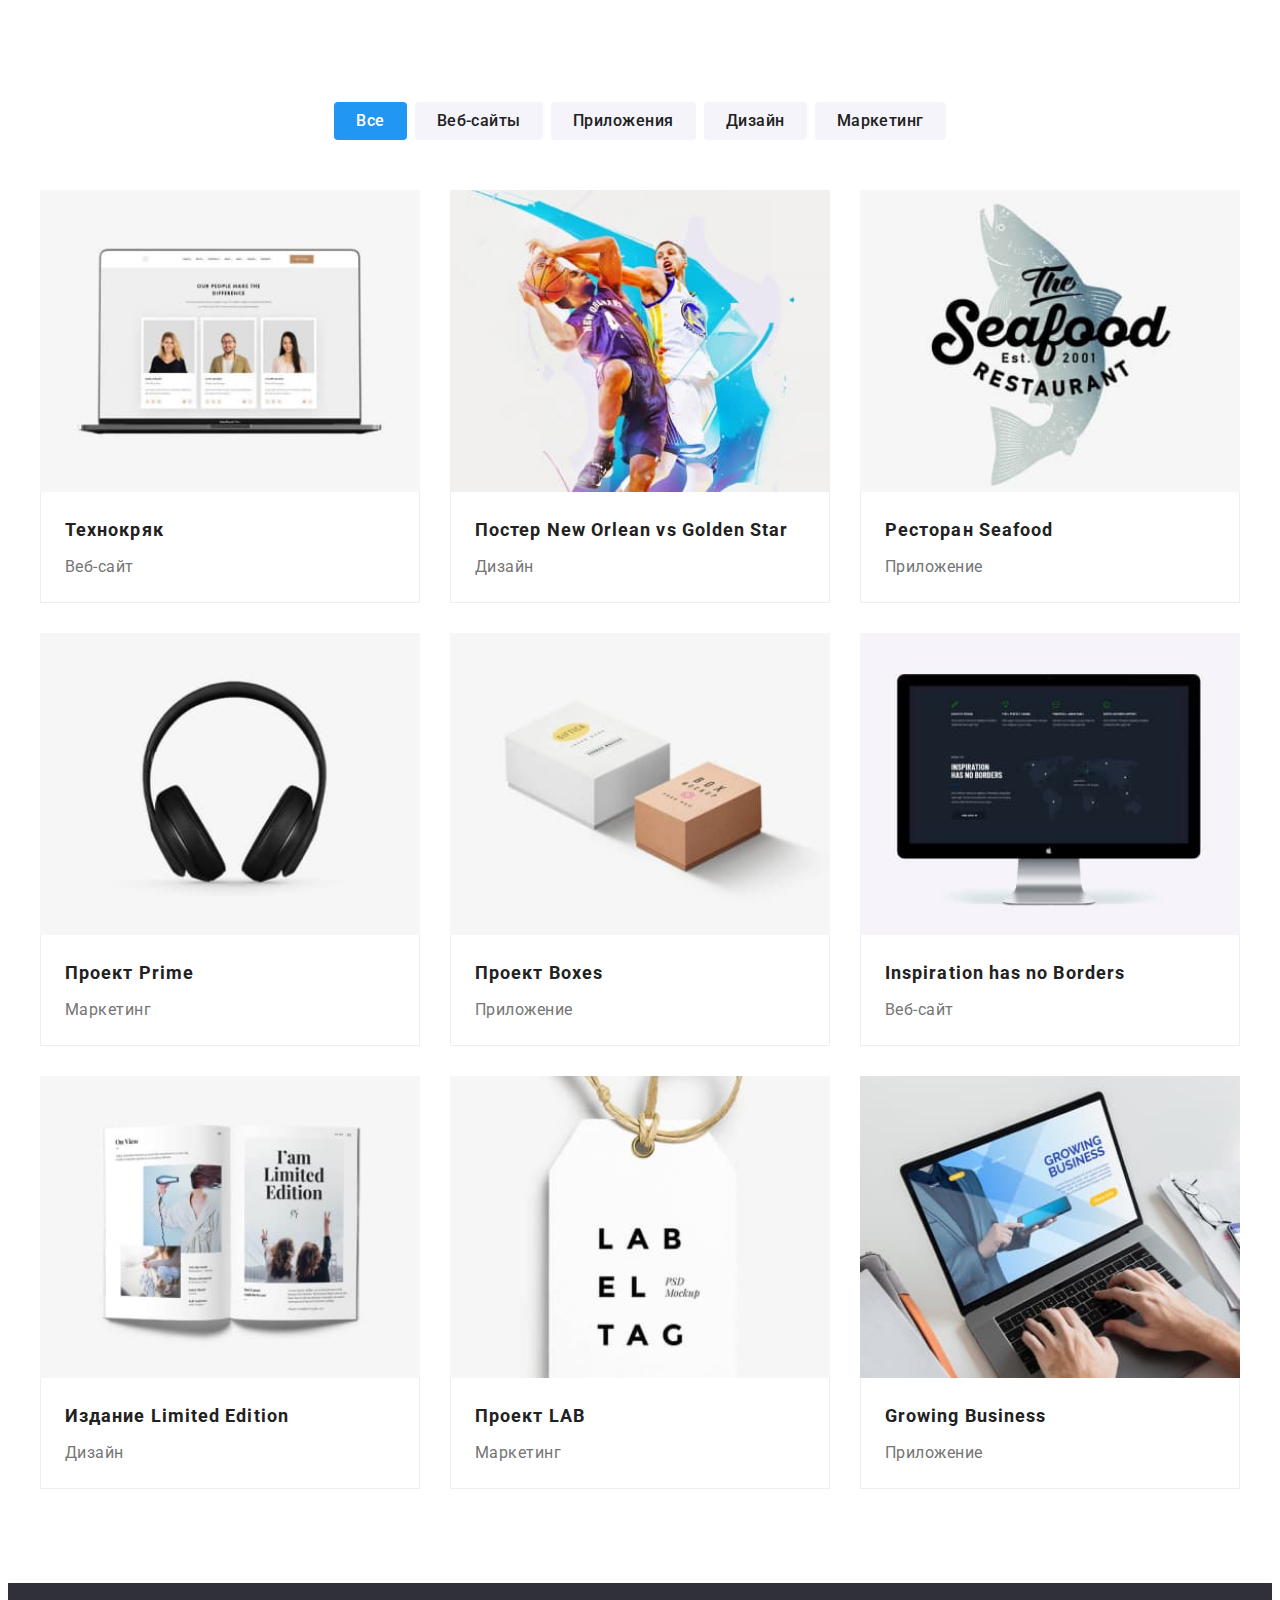
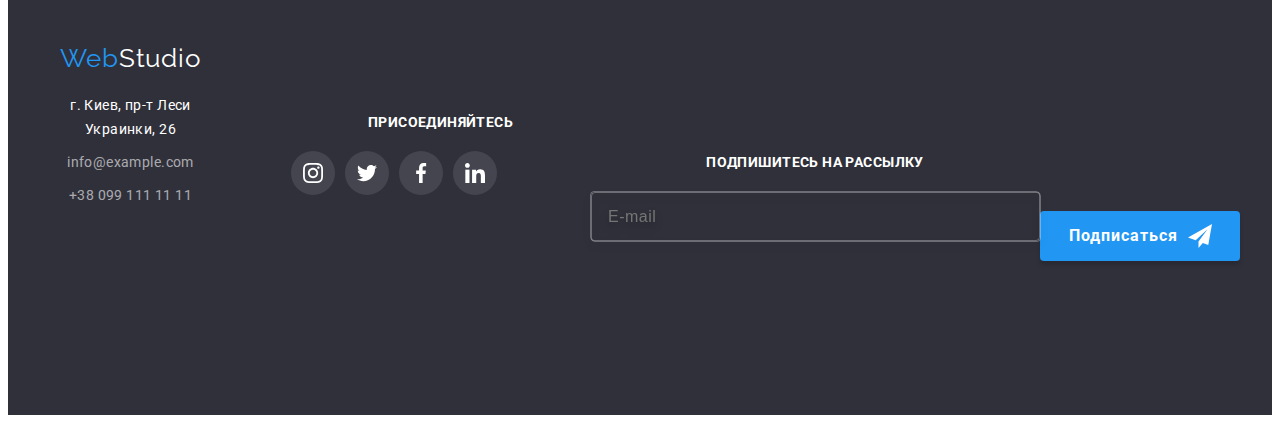
==== portfolio.html @ bc634cd7 "Початок ДЗ 8" ====
<!DOCTYPE html>
<html lang="ru">
  <head>
    <meta charset="UTF-8" />
    <meta http-equiv="X-UA-Compatible" content="IE=edge" />
    <meta name="viewport" content="width=device-width, initial-scale=1.0" />
    <link
      href="https://fonts.googleapis.com/css2?family=Raleway:wght@700&family=Roboto:wght@400;500;700;900&display=swap"
      rel="stylesheet"
    />
    <link
      rel="stylesheet"
      href="https://cdnjs.cloudflare.com/ajax/libs/modern-normalize/1.1.0/modern-normalize.min.css"
      integrity="sha512-wpPYUAdjBVSE4KJnH1VR1HeZfpl1ub8YT/NKx4PuQ5NmX2tKuGu6U/JRp5y+Y8XG2tV+wKQpNHVUX03MfMFn9Q=="
      crossorigin="anonymous"
      referrerpolicy="no-referrer"
    />
    <link rel="stylesheet" href="./css/main.min.css" />
    <title>Портфолио</title>
  </head>
  <body>
    <!---Шапка сайту-->
    <!-- <header class="header">
      <div class="container">
        <a href="/" class="logo header__logo link"
          >Web<span class="logo logo--dark">Studio</span></a
        >
        <nav class="navigation">
          <ul class="menu-list list">
            <li class="menu-list__item">
              <a class="menu-list__link link" href="./index.html">Студия</a>
            </li>
            <li class="menu-list__item">
              <a class="menu-list__link link current" href="./portfolio.html"
                >Портфолио</a
              >
            </li>
            <li class="menu-list__item">
              <a class="menu-list__link link" href="/Контакты">Контакты</a>
            </li>
          </ul>
        </nav>
        <div class="connection">
          <a class="connection__link link" href="malto:info@devstudio.com">
            <svg class="connection__icon" width="16" height="12">
              <use href="./images/symbol-defs-big.svg#icon-envelope"></use></svg
            >info@devstudio.com
          </a>
          <a class="connection__link link" href="tel:+380961111111"
            ><svg class="connection__icon" width="10" height="16">
              <use
                href="./images/symbol-defs-big.svg#icon-smartphone"
              ></use></svg
            >+38 096 111 11 11</a
          >
        </div>
      </div>
    </header> -->

    <main>
      <h1 class="visually-hidden">Наши работы</h1>
      <section class="works">
        <div class="container">
          <ul class="button-list list">
            <li class="work-button">
              <button type="button" class="button-item current">Все</button>
            </li>
            <li class="work-button">
              <button type="button" class="button-item">Веб-сайты</button>
            </li>
            <li class="work-button">
              <button type="button" class="button-item">Приложения</button>
            </li>
            <li class="work-button">
              <button type="button" class="button-item">Дизайн</button>
            </li>
            <li class="work-button">
              <button type="button" class="button-item">Маркетинг</button>
            </li>
          </ul>

          <ul class="work-list list">
            <li class="work-item">
              <a class="work-link link" href="">
                <div class="work-wrap">
                  <img
                    src="./images/img1.jpg"
                    alt="Сайт на ноутбуке"
                    width="370"
                    height="294"
                  />
                  <p class="work-text-second">
                    Ресурс предлагает комплексные предложения с разным уровнем
                    функционала и сервисов. Всё это позволит посетителю получить
                    исчерпывающие сведения о компании или частном лице.
                  </p>
                </div>
                <div class="title-text">
                  <h2 class="work-title">Технокряк</h2>
                  <p lang="en" class="work-text grow">Веб-сайт</p>
                </div>
              </a>
            </li>
            <li class="work-item">
              <a class="work-link link" href="">
                <div class="work-wrap">
                  <img
                    src="./images/img2.jpg"
                    alt="Два баскетболиста"
                    width="370"
                    height="294"
                  />
                  <p class="work-text-second">
                    Ресурс предлагает комплексные предложения с разным уровнем
                    функционала и сервисов. Всё это позволит посетителю получить
                    исчерпывающие сведения о компании или частном лице.
                  </p>
                </div>
                <div class="title-text">
                  <h2 class="work-title">
                    Постер <span lang="en">New Orlean vs Golden Star</span>
                  </h2>
                  <p class="work-text">Дизайн</p>
                </div>
              </a>
            </li>
            <li class="work-item">
              <a class="work-link link" href="">
                <div class="work-wrap">
                  <img
                    src="./images/img3.jpg"
                    alt="Название ресторана"
                    width="370"
                    height="294"
                  />
                  <p class="work-text-second">
                    Ресурс предлагает комплексные предложения с разным уровнем
                    функционала и сервисов. Всё это позволит посетителю получить
                    исчерпывающие сведения о компании или частном лице.
                  </p>
                </div>
                <div class="title-text">
                  <h2 class="work-title">
                    Ресторан <span lang="en">Seafood</span>
                  </h2>
                  <p class="work-text">Приложение</p>
                </div>
              </a>
            </li>
            <li class="work-item">
              <a class="work-link link" href="">
                <div class="work-wrap">
                  <img
                    src="./images/img4.jpg"
                    alt="Наушники"
                    width="370"
                    height="294"
                  />
                  <p class="work-text-second">
                    Ресурс предлагает комплексные предложения с разным уровнем
                    функционала и сервисов. Всё это позволит посетителю получить
                    исчерпывающие сведения о компании или частном лице.
                  </p>
                </div>
                <div class="title-text">
                  <h2 class="work-title">
                    Проект <span lang="en">Prime</span>
                  </h2>
                  <p class="work-text">Маркетинг</p>
                </div>
              </a>
            </li>
            <li class="work-item">
              <a class="work-link link" href="">
                <div class="work-wrap">
                  <img
                    src="./images/img5.jpg"
                    alt="Две коробки"
                    width="370"
                    height="294"
                  />
                  <p class="work-text-second">
                    Ресурс предлагает комплексные предложения с разным уровнем
                    функционала и сервисов. Всё это позволит посетителю получить
                    исчерпывающие сведения о компании или частном лице.
                  </p>
                </div>
                <div class="title-text">
                  <h2 class="work-title">
                    Проект <span lang="en">Boxes</span>
                  </h2>
                  <p class="work-text">Приложение</p>
                </div>
              </a>
            </li>
            <li class="work-item">
              <a class="work-link link" href="">
                <div class="work-wrap">
                  <img
                    src="./images/img6.jpg"
                    alt="Сайт на мониторе"
                    width="370"
                    height="294"
                  />
                  <p class="work-text-second">
                    Ресурс предлагает комплексные предложения с разным уровнем
                    функционала и сервисов. Всё это позволит посетителю получить
                    исчерпывающие сведения о компании или частном лице.
                  </p>
                </div>
                <div class="title-text">
                  <h2 lang="en" class="work-title">
                    Inspiration has no Borders
                  </h2>
                  <p class="work-text">Веб-сайт</p>
                </div>
              </a>
            </li>
            <li class="work-item">
              <a class="work-link link" href="">
                <div class="work-wrap">
                  <img
                    src="./images/img7.jpg"
                    alt="Книга"
                    width="370"
                    height="294"
                  />
                  <p class="work-text-second">
                    Ресурс предлагает комплексные предложения с разным уровнем
                    функционала и сервисов. Всё это позволит посетителю получить
                    исчерпывающие сведения о компании или частном лице.
                  </p>
                </div>
                <div class="title-text">
                  <h2 class="work-title">
                    Издание <span lang="en">Limited Edition</span>
                  </h2>
                  <p class="work-text">Дизайн</p>
                </div>
              </a>
            </li>
            <li class="work-item">
              <a class="work-link link" href="">
                <div class="work-wrap">
                  <img
                    src="./images/img8.jpg"
                    alt="Лейбл"
                    width="370"
                    height="294"
                  />
                  <p class="work-text-second">
                    Ресурс предлагает комплексные предложения с разным уровнем
                    функционала и сервисов. Всё это позволит посетителю получить
                    исчерпывающие сведения о компании или частном лице.
                  </p>
                </div>
                <div class="title-text">
                  <h2 class="work-title">Проект <span lang="en">LAB</span></h2>
                  <p class="work-text">Маркетинг</p>
                </div>
              </a>
            </li>
            <li class="work-item">
              <a class="work-link link" href="">
                <div class="work-wrap">
                  <img
                    src="./images/img9.jpg"
                    alt="Приложение на ноутбуке"
                    width="370"
                    height="294"
                  />
                  <p class="work-text-second">
                    Ресурс предлагает комплексные предложения с разным уровнем
                    функционала и сервисов. Всё это позволит посетителю получить
                    исчерпывающие сведения о компании или частном лице.
                  </p>
                </div>
                <div class="title-text">
                  <h2 lang="en" class="work-title">Growing Business</h2>
                  <p class="work-text">Приложение</p>
                </div>
              </a>
            </li>
          </ul>
        </div>
      </section>
    </main>

    <!--Подвал-->
    <footer class="footer-content">
      <div class="container">
        <div class="footer-address-tab">
          <div class="footer-address">
            <a href="/" class="logo logo__footer link"
              >Web<span class="logo__footer logo--light">Studio</span></a
            >
            <address>
              <ul class="address-list list">
                <li class="contact-address">
                  <a
                    class="address link"
                    href="https://goo.gl/maps/pw15rnCZKa5F1fGf9"
                    target="_blank"
                    rel="noopener noreferrer nofollow"
                    >г. Киев, пр-т Леси Украинки, 26</a
                  >
                </li>
                <li class="contact-address">
                  <a class="address-footer link" href="malto:info@example.com"
                    >info@example.com</a
                  >
                </li>
                <li class="contact-address">
                  <a class="address-footer link" href="tel:+380991111111"
                    >+38 099 111 11 11</a
                  >
                </li>
              </ul>
            </address>
          </div>
          <div class="soc-sending">
            <div class="social-media">
              <h2 class="social-media-title">Присоединяйтесь</h2>
              <ul class="social-media-list list">
                <li class="social-media-item">
                  <a href="" class="social-media-link">
                    <svg class="social-media-icon" width="20" height="20">
                      <use
                        href="./images/symbol-defs-big.svg#icon-instagram"
                      ></use>
                    </svg>
                  </a>
                </li>
                <li class="social-media-item">
                  <a href="" class="social-media-link">
                    <svg class="social-media-icon" width="20" height="20">
                      <use
                        href="./images/symbol-defs-big.svg#icon-twitter"
                      ></use>
                    </svg>
                  </a>
                </li>
                <li class="social-media-item">
                  <a href="" class="social-media-link">
                    <svg class="social-media-icon" width="20" height="20">
                      <use
                        href="./images/symbol-defs-big.svg#icon-facebook"
                      ></use>
                    </svg>
                  </a>
                </li>
                <li class="social-media-item">
                  <a href="" class="social-media-link">
                    <svg class="social-media-icon" width="20" height="20">
                      <use
                        href="./images/symbol-defs-big.svg#icon-linkedin"
                      ></use>
                    </svg>
                  </a>
                </li>
              </ul>
            </div>
          </div>
        </div>
        <div class="sending">
          <div class="sending-mail">
            <h2 class="sending-title">Подпишитесь на рассылку</h2>
            <form class="form-mail">
              <input name="email" placeholder="E-mail" class="input-mail" />
            </form>
          </div>
          <button type="submit" class="sending-btn">
            Подписаться
            <svg class="iconsend" width="24" height="24">
              <use href="./images/symbol-defs-big.svg#icon-iconsend"></use>
            </svg>
          </button>
        </div>
      </div>
    </footer>
  </body>
</html>
---- css/main.min.css ----
:root{--title-color: #212121;--first-color: #757575;--second-color: #ffffff;--accent-color: #2196f3;--main-background-color: #f5f4fa;--main-padding: 94px;--main-margin: 30px}body{font-family:"Roboto","Raleway",sans-serif;color:var(--title-color)}p,h1,h2,h3,h4,h5,h6{margin:0}ul{padding-left:0;margin:0}img{display:block;width:100%;height:auto}.link{text-decoration:none}.list{list-style:none}.visually-hidden{position:absolute;white-space:nowrap;width:1px;height:1px;overflow:hidden;border:0;padding:0;clip:rect(0 0 0 0);clip-path:inset(50%);margin:-1px}.container{width:100%;padding-left:15px;padding-right:15px;margin:0 auto}@media screen and (min-width: 480px){.container{max-width:480px}}@media screen and (min-width: 768px){.container{max-width:768px}}@media screen and (min-width: 1200px){.container{max-width:1200px}}.logo{font-family:"Raleway",Tahoma,sans-serif;font-size:26px;line-height:1.19;letter-spacing:.03em;color:var(--accent-color);display:block}.header__logo{margin-right:93px;padding-top:24px;padding-bottom:25px}.logo--dark{color:#000}.header{border-bottom:1px solid #ececec}.header .container{display:flex;align-items:center}.menu-list{display:flex}.menu-list__link{font-weight:500;font-size:14px;line-height:1.14;letter-spacing:.02em;color:var(--title-color);padding-top:32px;padding-bottom:32px;position:relative;transition:color 250ms cubic-bezier(0.4, 0, 0.2, 1)}.menu-list__link:hover,.menu-list__link:focus{color:var(--accent-color)}.menu-list__link.current{color:var(--accent-color)}.link.current::after{content:"";display:block;position:absolute;width:100%;height:4px;bottom:0;background:var(--accent-color);border-radius:2px}.menu-list__item:not(:last-child){margin-right:50px}.connection{display:flex;margin-left:auto}.connection__link{display:flex;align-items:center;font-weight:500;font-size:14px;line-height:1.14;letter-spacing:.02em;color:var(--first-color);padding-top:32px;padding-bottom:32px;transition:color 250ms cubic-bezier(0.4, 0, 0.2, 1)}.connection__link:hover,.connection__link:focus{color:var(--accent-color)}.connection__link:not(:last-child){margin-right:50px}.connection__icon{fill:currentColor;margin-right:10px}.hero{background-color:#2f303a;padding-top:118px;padding-bottom:118px}.hero__title{width:100%;margin:0 auto;font-weight:900;font-size:26px;line-height:1.62;text-align:center;letter-spacing:.06em;text-transform:uppercase;color:var(--second-color);margin-bottom:var(--main-margin)}.hero__btn{font-family:inherit;font-weight:700;font-size:16px;line-height:1.88;letter-spacing:.06em;color:var(--second-color);background-color:var(--accent-color);border-radius:4px;border:none;cursor:pointer;margin:0 auto;display:block;padding:10px 32px;transition:color 250ms cubic-bezier(0.4, 0, 0.2, 1)}.hero__btn:hover,.hero__btn:focus{background-color:#188ce8}.feature{padding-top:60px;padding-bottom:60px}@media screen and (min-width: 1200px){.feature{padding-top:var(--main-padding);padding-bottom:var(--main-padding)}}.feature__bg{width:100%;height:120px;background:#f5f4fa;border-radius:4px;margin-bottom:var(--main-margin);padding:25px}.feature__icon{display:block;margin:0 auto}.feature__title{font-size:14px;line-height:1.14;letter-spacing:.03em;text-transform:uppercase;text-align:center;color:var(--title-color);margin-bottom:10px}@media screen and (min-width: 768px){.feature__title{text-align:left}}.feature__text{font-size:14px;line-height:1.71;letter-spacing:.03em;color:var(--first-color)}.feature__list{margin-bottom:-30px}@media screen and (min-width: 768px){.feature__list{display:flex;flex-wrap:wrap;margin-left:-30px}}.feature__item{margin-bottom:var(--main-margin)}@media screen and (min-width: 768px){.feature__item{width:calc(50% - 30px);margin-left:var(--main-margin);margin-bottom:var(--main-margin)}}@media screen and (min-width: 1200px){.feature__item{width:calc(25% - 30px)}}.about{padding-bottom:var(--main-padding)}@media screen and (max-width: 1199px){.about{display:none}}.about-list{display:flex;margin-left:-30px}.about-item{flex-basis:calc(33.3333333333% - 30px);margin-left:var(--main-margin);position:relative}.applications{position:absolute;bottom:0;width:100%;height:70px;background-color:rgba(47,48,58,.8);font-weight:700;font-size:14px;line-height:1.14;text-align:center;text-transform:uppercase;letter-spacing:.03em;color:var(--second-color);padding:27px 0px}.about-title{font-size:36px;line-height:1.17;letter-spacing:.03em;text-align:center;color:var(--title-color);margin-bottom:50px}.team-title{font-size:28px;line-height:1.18;text-align:center;letter-spacing:.03em;color:var(--title-color);margin-bottom:var(--main-margin)}.team{background-color:var(--main-background-color);padding-top:60px;padding-bottom:60px}@media screen and (min-width: 1200px){.team{padding-top:var(--main-padding);padding-bottom:var(--main-padding)}}.team-list{margin-bottom:-30px}@media screen and (min-width: 768px){.team-list{display:flex;flex-wrap:wrap;margin-left:-30px}}.team-item{margin-bottom:var(--main-margin);background:#fff;box-shadow:0px 1px 3px rgba(0,0,0,.12),0px 1px 1px rgba(0,0,0,.14),0px 2px 1px rgba(0,0,0,.2);border-radius:0px 0px 4px 4px}@media screen and (min-width: 768px){.team-item{width:calc(50% - 30px);margin-left:var(--main-margin);margin-bottom:var(--main-margin)}}@media screen and (min-width: 1200px){.team-item{width:calc(25% - 30px)}}.team-name{font-weight:500;font-size:16px;line-height:1.19;text-align:center;letter-spacing:.03em;color:var(--title-color);margin-bottom:10px;padding-top:30px}.team-position{font-size:16px;line-height:1.19;text-align:center;letter-spacing:.03em;color:var(--first-color);margin-bottom:16px}.team-soc-list{display:flex;justify-content:center;padding-bottom:24px}.team-soc-item:not(:last-child){margin-right:10px}.team-soc-link{width:44px;height:44px;background-color:var(--second-color);border-radius:50%;display:flex;justify-content:center;align-items:center;color:#afb1b8;transition:color 250ms cubic-bezier(0.4, 0, 0.2, 1),background-color 250ms cubic-bezier(0.4, 0, 0.2, 1)}.team-soc-link:hover,.team-soc-link:focus{background-color:var(--accent-color);color:var(--second-color)}.team-soc-icon{fill:currentColor}.clients{padding-top:60px;padding-bottom:60px}@media screen and (min-width: 1200px){.clients{padding-top:var(--main-padding);padding-bottom:var(--main-padding)}}.clients-title{font-style:normal;font-size:28px;line-height:1.18;text-align:center;letter-spacing:.03em;color:var(--title-color);margin-bottom:var(--main-margin)}.clients-list{display:flex;flex-wrap:wrap;margin-left:-30px;margin-bottom:-30px}.clients-item{width:calc(50% - 30px);margin-left:var(--main-margin);margin-bottom:var(--main-margin)}@media screen and (min-width: 768px){.clients-item{width:calc(33.3333333333% - 30px)}}@media screen and (min-width: 1200px){.clients-item{width:calc(16.6666666667% - 30px)}}.clients-link{display:flex;justify-content:center;align-items:center;width:100%;height:92px;border:1px solid #afb1b8;border-radius:4px;color:#afb1b8;padding:16px 32px;transition:color 250ms cubic-bezier(0.4, 0, 0.2, 1),border 250ms cubic-bezier(0.4, 0, 0.2, 1)}.clients-link:hover,.clients-link:focus{border:1px solid var(--accent-color);color:var(--accent-color)}.clients-icon{fill:currentColor}.footer-content{padding-top:60px;padding-bottom:60px;background-color:#2f303a}@media screen and (min-width: 768px){.footer-address-tab{display:flex;justify-content:space-around}}@media screen and (min-width: 1200px){.footer-content .container{display:flex}}.footer-address{text-align:center}@media screen and (min-width: 1200px){.footer-address{margin-right:70px}}.logo__footer{margin-bottom:20px}.logo--light{color:var(--second-color)}@media screen and (min-width: 1200px){.logo--light{margin-bottom:93px}}.address-list{margin-bottom:60px}@media screen and (min-width: 1200px){.address-list{margin-top:20px}}.address{font-style:normal;font-size:14px;line-height:1.71;letter-spacing:.03em;color:var(--second-color);transition:color 250ms cubic-bezier(0.4, 0, 0.2, 1)}.address:hover,.address:focus{color:var(--accent-color)}.address-footer{font-style:normal;font-size:14px;line-height:1.71;letter-spacing:.03em;color:rgba(255,255,255,.6);transition:color 250ms cubic-bezier(0.4, 0, 0.2, 1)}.address-footer:hover,.address-footer:focus{color:var(--accent-color)}@media screen and (min-width: 1200px){.contact-address:not(:last-child){margin-bottom:9px}}@media screen and (min-width: 1200px){.social-media{padding-top:72px;padding-bottom:100px}}.social-media-title{font-size:14px;line-height:1.14;letter-spacing:.03em;text-transform:uppercase;text-align:center;color:var(--second-color);margin-bottom:20px}.social-media-list{display:flex;justify-content:center;margin-bottom:60px}@media screen and (min-width: 1200px){.social-media-list{margin-right:93px}}.social-media-item:not(:last-child){margin-right:10px}.social-media-link{display:flex;justify-content:center;align-items:center;width:44px;height:44px;background-color:rgba(255,255,255,.1);color:var(--second-color);border-radius:50%;transition:background-color 250ms cubic-bezier(0.4, 0, 0.2, 1)}.social-media-link:hover,.social-media-link:focus{background-color:var(--accent-color)}.social-media-icon{fill:currentColor}@media screen and (min-width: 1200px){.soc-sending{display:flex;align-items:center}}@media screen and (min-width: 1200px){.sending{display:flex;align-items:flex-end;padding-top:72px;padding-bottom:var(--main-padding)}}.sending-title{font-size:14px;line-height:1.14;letter-spacing:.03em;text-transform:uppercase;text-align:center;color:var(--second-color);margin-bottom:20px}.form-mail{width:100%;height:50px;border:1px solid rgba(255,255,255,.3);box-sizing:border-box;filter:drop-shadow(0px 4px 4px rgba(0, 0, 0, 0.15));border-radius:4px;margin-right:12px;margin-bottom:20px}@media screen and (min-width: 768px){.form-mail{display:block;margin:0 auto;width:450px;height:50px;margin-bottom:20px}}.input-mail{width:100%;height:50px;background-color:rgba(0,0,0,0);font-size:16px;line-height:1.25;letter-spacing:.03em;border:1px solid rgba(255,255,255,.3);box-sizing:border-box;filter:drop-shadow(0px 4px 4px rgba(0, 0, 0, 0.15));border-radius:4px;padding:15px 0 15px 16px;outline:none;transition:border-color 250ms cubic-bezier(0.4, 0, 0.2, 1)}.input-mail:focus{border-color:var(--accent-color);color:rgba(255,255,255,.3)}@media screen and (min-width: 768px){.input-mail{width:450px;height:50px}}.sending-btn{width:200px;height:50px;padding:10px 0 10px 29px;margin:0 auto;font-family:inherit;font-weight:700;font-size:16px;line-height:1.88;display:flex;align-items:center;text-align:center;letter-spacing:.06em;background-color:var(--accent-color);color:var(--second-color);box-shadow:0px 4px 4px rgba(0,0,0,.15);border-radius:4px;border:rgba(0,0,0,0);transition:background-color 250ms cubic-bezier(0.4, 0, 0.2, 1);cursor:pointer}.sending-btn:hover,.sending-btn:focus{background-color:#188ce8}.iconsend{fill:currentColor;margin-left:10px}.works{padding-top:60px;padding-bottom:60px}@media screen and (min-width: 1200px){.works{padding-top:var(--main-padding);padding-bottom:var(--main-padding)}}.button-list{display:flex;flex-wrap:wrap;margin-bottom:-15px;margin-left:-8px}@media screen and (min-width: 768px){.button-list{justify-content:center}}.work-button{margin-bottom:15px;margin-left:8px}.button-item{font-family:inherit;font-weight:500;font-size:16px;line-height:1.62;letter-spacing:.03em;color:var(--title-color);background-color:var(--main-background-color);cursor:pointer;border-radius:4px;border:rgba(0,0,0,0);padding:6px 22px;transition:color 250ms cubic-bezier(0.4, 0, 0.2, 1),background-color 250ms cubic-bezier(0.4, 0, 0.2, 1)}.button-item:hover,.button-item:focus{color:var(--second-color);background-color:var(--accent-color);box-shadow:0px 3px 1px rgba(0,0,0,.1),0px 1px 2px rgba(0,0,0,.08),0px 2px 2px rgba(0,0,0,.12)}.button-list .button-item.current{color:var(--second-color);background-color:var(--accent-color)}.work-list{margin-top:40px;margin-left:-30px;margin-bottom:-30px}@media screen and (min-width: 768px)and (max-width: 1199px){.work-list{display:flex;flex-wrap:wrap;margin-top:30px}}@media screen and (min-width: 1200px){.work-list{display:flex;flex-wrap:wrap;margin-top:50px}}.work-item{margin-left:30px;margin-bottom:30px}@media screen and (min-width: 768px){.work-item{width:calc(50% - 30px)}}@media screen and (min-width: 1200px){.work-item{width:calc(33.3333333333% - 30px)}}.work-link:hover{display:block;box-shadow:0px 1px 1px rgba(0,0,0,.12),0px 4px 4px rgba(0,0,0,.06),1px 4px 6px rgba(0,0,0,.16)}.title-text{padding:20px 24px;background:#fff;border-left:1px solid #eee;border-right:1px solid #eee;border-bottom:1px solid #eee}.work-title{font-size:18px;line-height:2;letter-spacing:.06em;color:var(--title-color);margin-bottom:4px}@media screen and (min-width: 768px)and (max-width: 1199px){.grow{padding-bottom:36px}}.work-text{font-size:16px;line-height:1.88;letter-spacing:.03em;color:var(--first-color)}.work-wrap{position:relative;overflow:hidden}.work-text-second{position:absolute;bottom:0;transform:translateY(100%);transition:transform 250ms cubic-bezier(0.4, 0, 0.2, 1);background-color:rgba(33,150,243,.9);font-size:18px;line-height:1.56;letter-spacing:.03em;color:var(--second-color);height:100%;padding:24px;overflow-y:scroll}@media screen and (min-width: 480px){.work-text-second{padding:77px 24px 0 24px}}@media screen and (min-width: 768px){.work-text-second{padding:49px 24px 77px 24px}}@media screen and (min-width: 1200px){.work-text-second{padding:63px 24px}}.work-item:hover .work-text-second{transform:translateY(0%)}.backdrop{position:fixed;top:0px;left:0px;width:100%;height:100%;background-color:rgba(0,0,0,.2);transition:visibility 250ms cubic-bezier(0.4, 0, 0.2, 1),opacity 250ms cubic-bezier(0.4, 0, 0.2, 1)}.modal{position:absolute;width:528px;min-height:581px;background-color:var(--second-color);box-shadow:0px 1px 3px rgba(0,0,0,.12),0px 1px 1px rgba(0,0,0,.14),0px 2px 1px rgba(0,0,0,.2);border-radius:4px;top:50%;left:50%;transition:transform 250ms cubic-bezier(0.4, 0, 0.2, 1);transform:translate(-50%, -50%) scale(1);padding:40px}.backdrop.is-hidden .modal{transform:scale(0.5)}.modal-close-btn{position:absolute;top:8px;right:8px;width:30px;height:30px;border-radius:50%;border:1px solid rgba(0,0,0,.1);background-color:rgba(0,0,0,0);padding:6px;display:flex;cursor:pointer;transition:transform 250ms cubic-bezier(0.4, 0, 0.2, 1)}.modal-close-btn:hover,.modal-close-btn:focus{fill:var(--accent-color)}.modal-title{font-size:20px;line-height:1.15;text-align:center;letter-spacing:.03em;color:var(--title-color);margin-bottom:12px}.input-item{width:448px;height:40px;border:1px solid rgba(33,33,33,.2);box-sizing:border-box;border-radius:4px;outline:none;padding-left:42px;transition:transform 250ms cubic-bezier(0.4, 0, 0.2, 1)}.input-item:focus{border-color:var(--accent-color)}.modal-comment{margin-bottom:20px}.modal-item-lbl{display:block;font-size:12px;line-height:1.17;letter-spacing:.01em;color:var(--first-color);margin-bottom:4px}.modal-item{margin-bottom:10px}.input-item-com{width:448px;height:120px;border:1px solid rgba(33,33,33,.2);box-sizing:border-box;border-radius:4px;outline:none;padding:12px 16px;transition:transform 250ms cubic-bezier(0.4, 0, 0.2, 1)}.input-item-com::placeholder{font-size:14px;line-height:1.14;letter-spacing:.01em;color:rgba(117,117,117,.5)}.input-item-com:focus{border-color:var(--accent-color)}textarea{resize:none}.form-field{position:relative}.modal-icon{position:absolute;left:12px;top:50%;transform:translateY(-50%)}.input-item:focus+.modal-icon{fill:var(--accent-color)}.agree{padding-left:13px;margin-bottom:var(--main-margin)}.check-text{font-size:14px;line-height:1.71;letter-spacing:.03em;color:var(--first-color);display:flex;align-items:center}.check-text span{width:16px;height:15px;margin-right:7px;border:2px solid #000;border-radius:3px;background-color:rgba(0,0,0,0);display:flex;align-items:center;justify-content:center;cursor:pointer}.input-check:checked+.check-text span{background-color:var(--accent-color);border:none}.input-check:focus+.check-text span{border-color:var(--accent-color)}.icon-check{fill:rgba(0,0,0,0)}.input-check:checked+.check-text .icon-check{fill:var(--second-color)}.agreement-contract{font-size:14px;line-height:1.71;letter-spacing:.03em;text-decoration-line:underline;color:var(--accent-color)}.sending-button{padding:10px 55px 10px 56px;margin:0 auto;font-family:inherit;font-weight:700;font-size:16px;line-height:1.88;display:flex;align-items:center;text-align:center;letter-spacing:.06em;background-color:var(--accent-color);color:var(--second-color);box-shadow:0px 4px 4px rgba(0,0,0,.15);border-radius:4px;border:rgba(0,0,0,0);transition:background-color 250ms cubic-bezier(0.4, 0, 0.2, 1);cursor:pointer}.sending-button:hover,.sending-button:focus{background-color:#188ce8}.is-hidden{visibility:hidden;opacity:0;pointer-events:none}/*# sourceMappingURL=main.min.css.map */
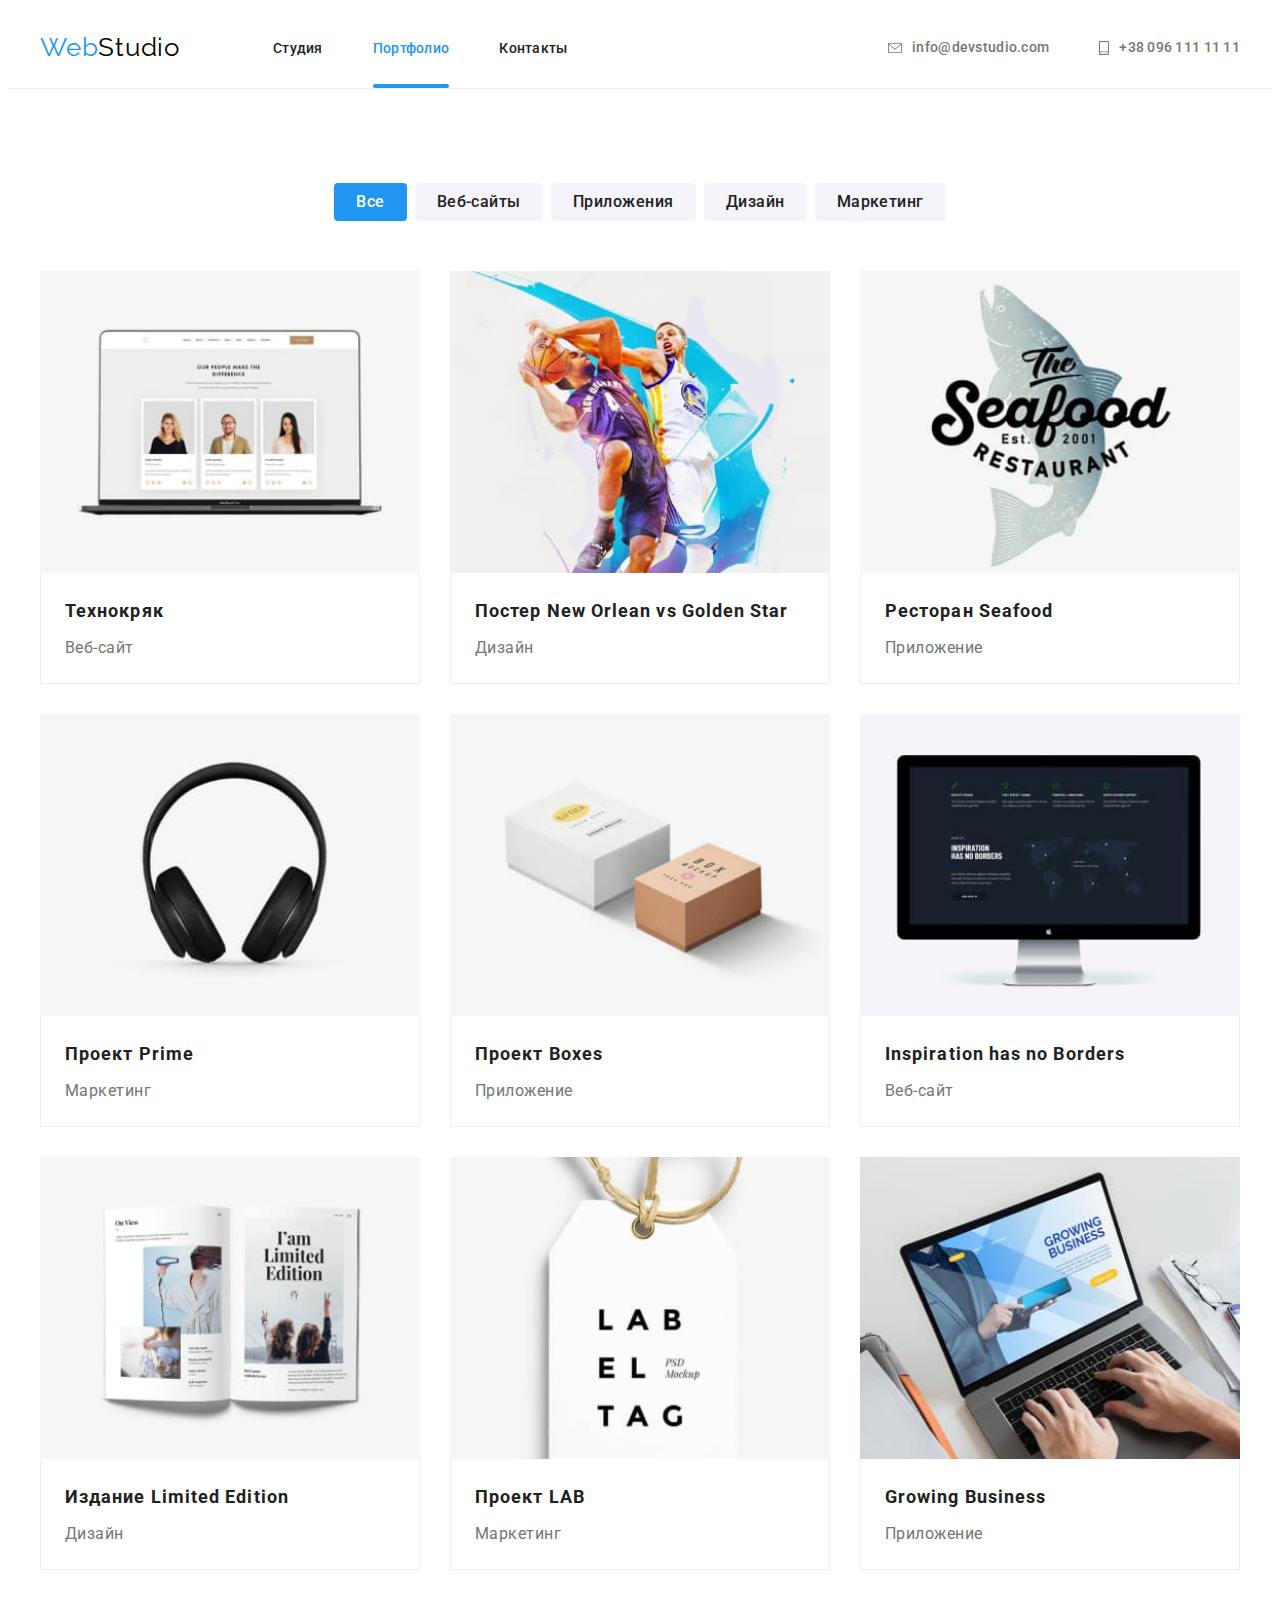
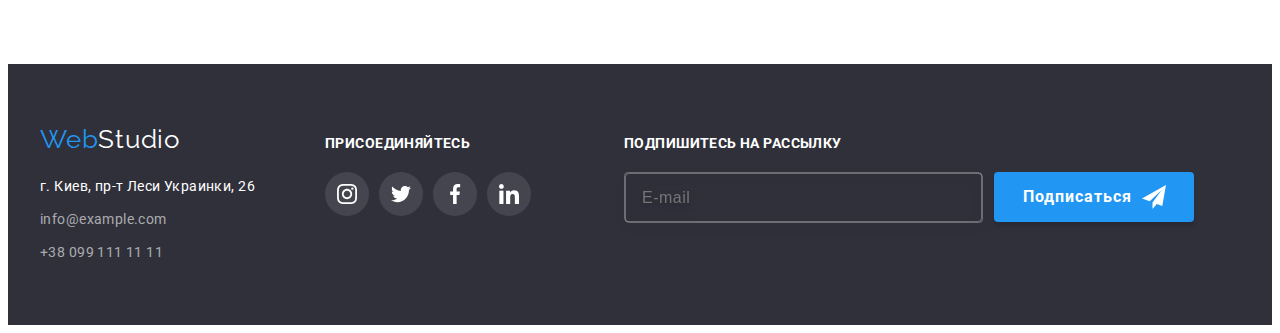
==== commit ce9513cf: "Десктоп та планшет основа" ====
--- a/portfolio.html
+++ b/portfolio.html
@@ -20,10 +20,10 @@
   </head>
   <body>
     <!---Шапка сайту-->
-    <!-- <header class="header">
+    <header class="header">
       <div class="container">
         <a href="/" class="logo header__logo link"
-          >Web<span class="logo logo--dark">Studio</span></a
+          >Web<span class="header__logo--dark">Studio</span></a
         >
         <nav class="navigation">
           <ul class="menu-list list">
@@ -42,20 +42,22 @@
         </nav>
         <div class="connection">
           <a class="connection__link link" href="malto:info@devstudio.com">
-            <svg class="connection__icon" width="16" height="12">
-              <use href="./images/symbol-defs-big.svg#icon-envelope"></use></svg
+            <svg class="connection__icon" width="14" height="10">
+              <use
+                href="./images/symbol-defs-big.svg#icon-tab-envelope"
+              ></use></svg
             >info@devstudio.com
           </a>
           <a class="connection__link link" href="tel:+380961111111"
-            ><svg class="connection__icon" width="10" height="16">
+            ><svg class="connection__icon" width="10" height="14">
               <use
-                href="./images/symbol-defs-big.svg#icon-smartphone"
+                href="./images/symbol-defs-big.svg#icon-tab-smartphone"
               ></use></svg
             >+38 096 111 11 11</a
           >
         </div>
       </div>
-    </header> -->
+    </header>
 
     <main>
       <h1 class="visually-hidden">Наши работы</h1>
@@ -289,92 +291,94 @@
     <!--Подвал-->
     <footer class="footer-content">
       <div class="container">
-        <div class="footer-address-tab">
-          <div class="footer-address">
-            <a href="/" class="logo logo__footer link"
-              >Web<span class="logo__footer logo--light">Studio</span></a
-            >
-            <address>
-              <ul class="address-list list">
-                <li class="contact-address">
-                  <a
-                    class="address link"
-                    href="https://goo.gl/maps/pw15rnCZKa5F1fGf9"
-                    target="_blank"
-                    rel="noopener noreferrer nofollow"
-                    >г. Киев, пр-т Леси Украинки, 26</a
-                  >
-                </li>
-                <li class="contact-address">
-                  <a class="address-footer link" href="malto:info@example.com"
-                    >info@example.com</a
-                  >
-                </li>
-                <li class="contact-address">
-                  <a class="address-footer link" href="tel:+380991111111"
-                    >+38 099 111 11 11</a
-                  >
-                </li>
-              </ul>
-            </address>
-          </div>
-          <div class="soc-sending">
-            <div class="social-media">
-              <h2 class="social-media-title">Присоединяйтесь</h2>
-              <ul class="social-media-list list">
-                <li class="social-media-item">
-                  <a href="" class="social-media-link">
-                    <svg class="social-media-icon" width="20" height="20">
-                      <use
-                        href="./images/symbol-defs-big.svg#icon-instagram"
-                      ></use>
-                    </svg>
-                  </a>
-                </li>
-                <li class="social-media-item">
-                  <a href="" class="social-media-link">
-                    <svg class="social-media-icon" width="20" height="20">
-                      <use
-                        href="./images/symbol-defs-big.svg#icon-twitter"
-                      ></use>
-                    </svg>
-                  </a>
-                </li>
-                <li class="social-media-item">
-                  <a href="" class="social-media-link">
-                    <svg class="social-media-icon" width="20" height="20">
-                      <use
-                        href="./images/symbol-defs-big.svg#icon-facebook"
-                      ></use>
-                    </svg>
-                  </a>
-                </li>
-                <li class="social-media-item">
-                  <a href="" class="social-media-link">
-                    <svg class="social-media-icon" width="20" height="20">
-                      <use
-                        href="./images/symbol-defs-big.svg#icon-linkedin"
-                      ></use>
-                    </svg>
-                  </a>
-                </li>
-              </ul>
+        <div class="footer-address-desk">
+          <div class="footer-address-tab">
+            <div class="footer-address">
+              <a href="/" class="logo logo__footer link"
+                >Web<span class="logo__footer logo--light">Studio</span></a
+              >
+              <address>
+                <ul class="address-list list">
+                  <li class="contact-address">
+                    <a
+                      class="address link"
+                      href="https://goo.gl/maps/pw15rnCZKa5F1fGf9"
+                      target="_blank"
+                      rel="noopener noreferrer nofollow"
+                      >г. Киев, пр-т Леси Украинки, 26</a
+                    >
+                  </li>
+                  <li class="contact-address">
+                    <a class="address-footer link" href="malto:info@example.com"
+                      >info@example.com</a
+                    >
+                  </li>
+                  <li class="contact-address">
+                    <a class="address-footer link" href="tel:+380991111111"
+                      >+38 099 111 11 11</a
+                    >
+                  </li>
+                </ul>
+              </address>
+            </div>
+            <div class="soc-sending">
+              <div class="social-media">
+                <h2 class="social-media-title">Присоединяйтесь</h2>
+                <ul class="social-media-list list">
+                  <li class="social-media-item">
+                    <a href="" class="social-media-link">
+                      <svg class="social-media-icon" width="20" height="20">
+                        <use
+                          href="./images/symbol-defs-big.svg#icon-instagram"
+                        ></use>
+                      </svg>
+                    </a>
+                  </li>
+                  <li class="social-media-item">
+                    <a href="" class="social-media-link">
+                      <svg class="social-media-icon" width="20" height="20">
+                        <use
+                          href="./images/symbol-defs-big.svg#icon-twitter"
+                        ></use>
+                      </svg>
+                    </a>
+                  </li>
+                  <li class="social-media-item">
+                    <a href="" class="social-media-link">
+                      <svg class="social-media-icon" width="20" height="20">
+                        <use
+                          href="./images/symbol-defs-big.svg#icon-facebook"
+                        ></use>
+                      </svg>
+                    </a>
+                  </li>
+                  <li class="social-media-item">
+                    <a href="" class="social-media-link">
+                      <svg class="social-media-icon" width="20" height="20">
+                        <use
+                          href="./images/symbol-defs-big.svg#icon-linkedin"
+                        ></use>
+                      </svg>
+                    </a>
+                  </li>
+                </ul>
+              </div>
             </div>
           </div>
-        </div>
-        <div class="sending">
-          <div class="sending-mail">
-            <h2 class="sending-title">Подпишитесь на рассылку</h2>
-            <form class="form-mail">
-              <input name="email" placeholder="E-mail" class="input-mail" />
-            </form>
+          <div class="sending">
+            <div class="sending-mail">
+              <h2 class="sending-title">Подпишитесь на рассылку</h2>
+              <form class="form-mail">
+                <input name="email" placeholder="E-mail" class="input-mail" />
+              </form>
+            </div>
+            <button type="submit" class="sending-btn">
+              Подписаться
+              <svg class="iconsend" width="24" height="24">
+                <use href="./images/symbol-defs-big.svg#icon-iconsend"></use>
+              </svg>
+            </button>
           </div>
-          <button type="submit" class="sending-btn">
-            Подписаться
-            <svg class="iconsend" width="24" height="24">
-              <use href="./images/symbol-defs-big.svg#icon-iconsend"></use>
-            </svg>
-          </button>
         </div>
       </div>
     </footer>
--- a/css/main.min.css
+++ b/css/main.min.css
@@ -1 +1 @@
-:root{--title-color: #212121;--first-color: #757575;--second-color: #ffffff;--accent-color: #2196f3;--main-background-color: #f5f4fa;--main-padding: 94px;--main-margin: 30px}body{font-family:"Roboto","Raleway",sans-serif;color:var(--title-color)}p,h1,h2,h3,h4,h5,h6{margin:0}ul{padding-left:0;margin:0}img{display:block;width:100%;height:auto}.link{text-decoration:none}.list{list-style:none}.visually-hidden{position:absolute;white-space:nowrap;width:1px;height:1px;overflow:hidden;border:0;padding:0;clip:rect(0 0 0 0);clip-path:inset(50%);margin:-1px}.container{width:100%;padding-left:15px;padding-right:15px;margin:0 auto}@media screen and (min-width: 480px){.container{max-width:480px}}@media screen and (min-width: 768px){.container{max-width:768px}}@media screen and (min-width: 1200px){.container{max-width:1200px}}.logo{font-family:"Raleway",Tahoma,sans-serif;font-size:26px;line-height:1.19;letter-spacing:.03em;color:var(--accent-color);display:block}.header__logo{margin-right:93px;padding-top:24px;padding-bottom:25px}.logo--dark{color:#000}.header{border-bottom:1px solid #ececec}.header .container{display:flex;align-items:center}.menu-list{display:flex}.menu-list__link{font-weight:500;font-size:14px;line-height:1.14;letter-spacing:.02em;color:var(--title-color);padding-top:32px;padding-bottom:32px;position:relative;transition:color 250ms cubic-bezier(0.4, 0, 0.2, 1)}.menu-list__link:hover,.menu-list__link:focus{color:var(--accent-color)}.menu-list__link.current{color:var(--accent-color)}.link.current::after{content:"";display:block;position:absolute;width:100%;height:4px;bottom:0;background:var(--accent-color);border-radius:2px}.menu-list__item:not(:last-child){margin-right:50px}.connection{display:flex;margin-left:auto}.connection__link{display:flex;align-items:center;font-weight:500;font-size:14px;line-height:1.14;letter-spacing:.02em;color:var(--first-color);padding-top:32px;padding-bottom:32px;transition:color 250ms cubic-bezier(0.4, 0, 0.2, 1)}.connection__link:hover,.connection__link:focus{color:var(--accent-color)}.connection__link:not(:last-child){margin-right:50px}.connection__icon{fill:currentColor;margin-right:10px}.hero{background-color:#2f303a;padding-top:118px;padding-bottom:118px}.hero__title{width:100%;margin:0 auto;font-weight:900;font-size:26px;line-height:1.62;text-align:center;letter-spacing:.06em;text-transform:uppercase;color:var(--second-color);margin-bottom:var(--main-margin)}.hero__btn{font-family:inherit;font-weight:700;font-size:16px;line-height:1.88;letter-spacing:.06em;color:var(--second-color);background-color:var(--accent-color);border-radius:4px;border:none;cursor:pointer;margin:0 auto;display:block;padding:10px 32px;transition:color 250ms cubic-bezier(0.4, 0, 0.2, 1)}.hero__btn:hover,.hero__btn:focus{background-color:#188ce8}.feature{padding-top:60px;padding-bottom:60px}@media screen and (min-width: 1200px){.feature{padding-top:var(--main-padding);padding-bottom:var(--main-padding)}}.feature__bg{width:100%;height:120px;background:#f5f4fa;border-radius:4px;margin-bottom:var(--main-margin);padding:25px}.feature__icon{display:block;margin:0 auto}.feature__title{font-size:14px;line-height:1.14;letter-spacing:.03em;text-transform:uppercase;text-align:center;color:var(--title-color);margin-bottom:10px}@media screen and (min-width: 768px){.feature__title{text-align:left}}.feature__text{font-size:14px;line-height:1.71;letter-spacing:.03em;color:var(--first-color)}.feature__list{margin-bottom:-30px}@media screen and (min-width: 768px){.feature__list{display:flex;flex-wrap:wrap;margin-left:-30px}}.feature__item{margin-bottom:var(--main-margin)}@media screen and (min-width: 768px){.feature__item{width:calc(50% - 30px);margin-left:var(--main-margin);margin-bottom:var(--main-margin)}}@media screen and (min-width: 1200px){.feature__item{width:calc(25% - 30px)}}.about{padding-bottom:var(--main-padding)}@media screen and (max-width: 1199px){.about{display:none}}.about-list{display:flex;margin-left:-30px}.about-item{flex-basis:calc(33.3333333333% - 30px);margin-left:var(--main-margin);position:relative}.applications{position:absolute;bottom:0;width:100%;height:70px;background-color:rgba(47,48,58,.8);font-weight:700;font-size:14px;line-height:1.14;text-align:center;text-transform:uppercase;letter-spacing:.03em;color:var(--second-color);padding:27px 0px}.about-title{font-size:36px;line-height:1.17;letter-spacing:.03em;text-align:center;color:var(--title-color);margin-bottom:50px}.team-title{font-size:28px;line-height:1.18;text-align:center;letter-spacing:.03em;color:var(--title-color);margin-bottom:var(--main-margin)}.team{background-color:var(--main-background-color);padding-top:60px;padding-bottom:60px}@media screen and (min-width: 1200px){.team{padding-top:var(--main-padding);padding-bottom:var(--main-padding)}}.team-list{margin-bottom:-30px}@media screen and (min-width: 768px){.team-list{display:flex;flex-wrap:wrap;margin-left:-30px}}.team-item{margin-bottom:var(--main-margin);background:#fff;box-shadow:0px 1px 3px rgba(0,0,0,.12),0px 1px 1px rgba(0,0,0,.14),0px 2px 1px rgba(0,0,0,.2);border-radius:0px 0px 4px 4px}@media screen and (min-width: 768px){.team-item{width:calc(50% - 30px);margin-left:var(--main-margin);margin-bottom:var(--main-margin)}}@media screen and (min-width: 1200px){.team-item{width:calc(25% - 30px)}}.team-name{font-weight:500;font-size:16px;line-height:1.19;text-align:center;letter-spacing:.03em;color:var(--title-color);margin-bottom:10px;padding-top:30px}.team-position{font-size:16px;line-height:1.19;text-align:center;letter-spacing:.03em;color:var(--first-color);margin-bottom:16px}.team-soc-list{display:flex;justify-content:center;padding-bottom:24px}.team-soc-item:not(:last-child){margin-right:10px}.team-soc-link{width:44px;height:44px;background-color:var(--second-color);border-radius:50%;display:flex;justify-content:center;align-items:center;color:#afb1b8;transition:color 250ms cubic-bezier(0.4, 0, 0.2, 1),background-color 250ms cubic-bezier(0.4, 0, 0.2, 1)}.team-soc-link:hover,.team-soc-link:focus{background-color:var(--accent-color);color:var(--second-color)}.team-soc-icon{fill:currentColor}.clients{padding-top:60px;padding-bottom:60px}@media screen and (min-width: 1200px){.clients{padding-top:var(--main-padding);padding-bottom:var(--main-padding)}}.clients-title{font-style:normal;font-size:28px;line-height:1.18;text-align:center;letter-spacing:.03em;color:var(--title-color);margin-bottom:var(--main-margin)}.clients-list{display:flex;flex-wrap:wrap;margin-left:-30px;margin-bottom:-30px}.clients-item{width:calc(50% - 30px);margin-left:var(--main-margin);margin-bottom:var(--main-margin)}@media screen and (min-width: 768px){.clients-item{width:calc(33.3333333333% - 30px)}}@media screen and (min-width: 1200px){.clients-item{width:calc(16.6666666667% - 30px)}}.clients-link{display:flex;justify-content:center;align-items:center;width:100%;height:92px;border:1px solid #afb1b8;border-radius:4px;color:#afb1b8;padding:16px 32px;transition:color 250ms cubic-bezier(0.4, 0, 0.2, 1),border 250ms cubic-bezier(0.4, 0, 0.2, 1)}.clients-link:hover,.clients-link:focus{border:1px solid var(--accent-color);color:var(--accent-color)}.clients-icon{fill:currentColor}.footer-content{padding-top:60px;padding-bottom:60px;background-color:#2f303a}@media screen and (min-width: 768px){.footer-address-tab{display:flex;justify-content:space-around}}@media screen and (min-width: 1200px){.footer-content .container{display:flex}}.footer-address{text-align:center}@media screen and (min-width: 1200px){.footer-address{margin-right:70px}}.logo__footer{margin-bottom:20px}.logo--light{color:var(--second-color)}@media screen and (min-width: 1200px){.logo--light{margin-bottom:93px}}.address-list{margin-bottom:60px}@media screen and (min-width: 1200px){.address-list{margin-top:20px}}.address{font-style:normal;font-size:14px;line-height:1.71;letter-spacing:.03em;color:var(--second-color);transition:color 250ms cubic-bezier(0.4, 0, 0.2, 1)}.address:hover,.address:focus{color:var(--accent-color)}.address-footer{font-style:normal;font-size:14px;line-height:1.71;letter-spacing:.03em;color:rgba(255,255,255,.6);transition:color 250ms cubic-bezier(0.4, 0, 0.2, 1)}.address-footer:hover,.address-footer:focus{color:var(--accent-color)}@media screen and (min-width: 1200px){.contact-address:not(:last-child){margin-bottom:9px}}@media screen and (min-width: 1200px){.social-media{padding-top:72px;padding-bottom:100px}}.social-media-title{font-size:14px;line-height:1.14;letter-spacing:.03em;text-transform:uppercase;text-align:center;color:var(--second-color);margin-bottom:20px}.social-media-list{display:flex;justify-content:center;margin-bottom:60px}@media screen and (min-width: 1200px){.social-media-list{margin-right:93px}}.social-media-item:not(:last-child){margin-right:10px}.social-media-link{display:flex;justify-content:center;align-items:center;width:44px;height:44px;background-color:rgba(255,255,255,.1);color:var(--second-color);border-radius:50%;transition:background-color 250ms cubic-bezier(0.4, 0, 0.2, 1)}.social-media-link:hover,.social-media-link:focus{background-color:var(--accent-color)}.social-media-icon{fill:currentColor}@media screen and (min-width: 1200px){.soc-sending{display:flex;align-items:center}}@media screen and (min-width: 1200px){.sending{display:flex;align-items:flex-end;padding-top:72px;padding-bottom:var(--main-padding)}}.sending-title{font-size:14px;line-height:1.14;letter-spacing:.03em;text-transform:uppercase;text-align:center;color:var(--second-color);margin-bottom:20px}.form-mail{width:100%;height:50px;border:1px solid rgba(255,255,255,.3);box-sizing:border-box;filter:drop-shadow(0px 4px 4px rgba(0, 0, 0, 0.15));border-radius:4px;margin-right:12px;margin-bottom:20px}@media screen and (min-width: 768px){.form-mail{display:block;margin:0 auto;width:450px;height:50px;margin-bottom:20px}}.input-mail{width:100%;height:50px;background-color:rgba(0,0,0,0);font-size:16px;line-height:1.25;letter-spacing:.03em;border:1px solid rgba(255,255,255,.3);box-sizing:border-box;filter:drop-shadow(0px 4px 4px rgba(0, 0, 0, 0.15));border-radius:4px;padding:15px 0 15px 16px;outline:none;transition:border-color 250ms cubic-bezier(0.4, 0, 0.2, 1)}.input-mail:focus{border-color:var(--accent-color);color:rgba(255,255,255,.3)}@media screen and (min-width: 768px){.input-mail{width:450px;height:50px}}.sending-btn{width:200px;height:50px;padding:10px 0 10px 29px;margin:0 auto;font-family:inherit;font-weight:700;font-size:16px;line-height:1.88;display:flex;align-items:center;text-align:center;letter-spacing:.06em;background-color:var(--accent-color);color:var(--second-color);box-shadow:0px 4px 4px rgba(0,0,0,.15);border-radius:4px;border:rgba(0,0,0,0);transition:background-color 250ms cubic-bezier(0.4, 0, 0.2, 1);cursor:pointer}.sending-btn:hover,.sending-btn:focus{background-color:#188ce8}.iconsend{fill:currentColor;margin-left:10px}.works{padding-top:60px;padding-bottom:60px}@media screen and (min-width: 1200px){.works{padding-top:var(--main-padding);padding-bottom:var(--main-padding)}}.button-list{display:flex;flex-wrap:wrap;margin-bottom:-15px;margin-left:-8px}@media screen and (min-width: 768px){.button-list{justify-content:center}}.work-button{margin-bottom:15px;margin-left:8px}.button-item{font-family:inherit;font-weight:500;font-size:16px;line-height:1.62;letter-spacing:.03em;color:var(--title-color);background-color:var(--main-background-color);cursor:pointer;border-radius:4px;border:rgba(0,0,0,0);padding:6px 22px;transition:color 250ms cubic-bezier(0.4, 0, 0.2, 1),background-color 250ms cubic-bezier(0.4, 0, 0.2, 1)}.button-item:hover,.button-item:focus{color:var(--second-color);background-color:var(--accent-color);box-shadow:0px 3px 1px rgba(0,0,0,.1),0px 1px 2px rgba(0,0,0,.08),0px 2px 2px rgba(0,0,0,.12)}.button-list .button-item.current{color:var(--second-color);background-color:var(--accent-color)}.work-list{margin-top:40px;margin-left:-30px;margin-bottom:-30px}@media screen and (min-width: 768px)and (max-width: 1199px){.work-list{display:flex;flex-wrap:wrap;margin-top:30px}}@media screen and (min-width: 1200px){.work-list{display:flex;flex-wrap:wrap;margin-top:50px}}.work-item{margin-left:30px;margin-bottom:30px}@media screen and (min-width: 768px){.work-item{width:calc(50% - 30px)}}@media screen and (min-width: 1200px){.work-item{width:calc(33.3333333333% - 30px)}}.work-link:hover{display:block;box-shadow:0px 1px 1px rgba(0,0,0,.12),0px 4px 4px rgba(0,0,0,.06),1px 4px 6px rgba(0,0,0,.16)}.title-text{padding:20px 24px;background:#fff;border-left:1px solid #eee;border-right:1px solid #eee;border-bottom:1px solid #eee}.work-title{font-size:18px;line-height:2;letter-spacing:.06em;color:var(--title-color);margin-bottom:4px}@media screen and (min-width: 768px)and (max-width: 1199px){.grow{padding-bottom:36px}}.work-text{font-size:16px;line-height:1.88;letter-spacing:.03em;color:var(--first-color)}.work-wrap{position:relative;overflow:hidden}.work-text-second{position:absolute;bottom:0;transform:translateY(100%);transition:transform 250ms cubic-bezier(0.4, 0, 0.2, 1);background-color:rgba(33,150,243,.9);font-size:18px;line-height:1.56;letter-spacing:.03em;color:var(--second-color);height:100%;padding:24px;overflow-y:scroll}@media screen and (min-width: 480px){.work-text-second{padding:77px 24px 0 24px}}@media screen and (min-width: 768px){.work-text-second{padding:49px 24px 77px 24px}}@media screen and (min-width: 1200px){.work-text-second{padding:63px 24px}}.work-item:hover .work-text-second{transform:translateY(0%)}.backdrop{position:fixed;top:0px;left:0px;width:100%;height:100%;background-color:rgba(0,0,0,.2);transition:visibility 250ms cubic-bezier(0.4, 0, 0.2, 1),opacity 250ms cubic-bezier(0.4, 0, 0.2, 1)}.modal{position:absolute;width:528px;min-height:581px;background-color:var(--second-color);box-shadow:0px 1px 3px rgba(0,0,0,.12),0px 1px 1px rgba(0,0,0,.14),0px 2px 1px rgba(0,0,0,.2);border-radius:4px;top:50%;left:50%;transition:transform 250ms cubic-bezier(0.4, 0, 0.2, 1);transform:translate(-50%, -50%) scale(1);padding:40px}.backdrop.is-hidden .modal{transform:scale(0.5)}.modal-close-btn{position:absolute;top:8px;right:8px;width:30px;height:30px;border-radius:50%;border:1px solid rgba(0,0,0,.1);background-color:rgba(0,0,0,0);padding:6px;display:flex;cursor:pointer;transition:transform 250ms cubic-bezier(0.4, 0, 0.2, 1)}.modal-close-btn:hover,.modal-close-btn:focus{fill:var(--accent-color)}.modal-title{font-size:20px;line-height:1.15;text-align:center;letter-spacing:.03em;color:var(--title-color);margin-bottom:12px}.input-item{width:448px;height:40px;border:1px solid rgba(33,33,33,.2);box-sizing:border-box;border-radius:4px;outline:none;padding-left:42px;transition:transform 250ms cubic-bezier(0.4, 0, 0.2, 1)}.input-item:focus{border-color:var(--accent-color)}.modal-comment{margin-bottom:20px}.modal-item-lbl{display:block;font-size:12px;line-height:1.17;letter-spacing:.01em;color:var(--first-color);margin-bottom:4px}.modal-item{margin-bottom:10px}.input-item-com{width:448px;height:120px;border:1px solid rgba(33,33,33,.2);box-sizing:border-box;border-radius:4px;outline:none;padding:12px 16px;transition:transform 250ms cubic-bezier(0.4, 0, 0.2, 1)}.input-item-com::placeholder{font-size:14px;line-height:1.14;letter-spacing:.01em;color:rgba(117,117,117,.5)}.input-item-com:focus{border-color:var(--accent-color)}textarea{resize:none}.form-field{position:relative}.modal-icon{position:absolute;left:12px;top:50%;transform:translateY(-50%)}.input-item:focus+.modal-icon{fill:var(--accent-color)}.agree{padding-left:13px;margin-bottom:var(--main-margin)}.check-text{font-size:14px;line-height:1.71;letter-spacing:.03em;color:var(--first-color);display:flex;align-items:center}.check-text span{width:16px;height:15px;margin-right:7px;border:2px solid #000;border-radius:3px;background-color:rgba(0,0,0,0);display:flex;align-items:center;justify-content:center;cursor:pointer}.input-check:checked+.check-text span{background-color:var(--accent-color);border:none}.input-check:focus+.check-text span{border-color:var(--accent-color)}.icon-check{fill:rgba(0,0,0,0)}.input-check:checked+.check-text .icon-check{fill:var(--second-color)}.agreement-contract{font-size:14px;line-height:1.71;letter-spacing:.03em;text-decoration-line:underline;color:var(--accent-color)}.sending-button{padding:10px 55px 10px 56px;margin:0 auto;font-family:inherit;font-weight:700;font-size:16px;line-height:1.88;display:flex;align-items:center;text-align:center;letter-spacing:.06em;background-color:var(--accent-color);color:var(--second-color);box-shadow:0px 4px 4px rgba(0,0,0,.15);border-radius:4px;border:rgba(0,0,0,0);transition:background-color 250ms cubic-bezier(0.4, 0, 0.2, 1);cursor:pointer}.sending-button:hover,.sending-button:focus{background-color:#188ce8}.is-hidden{visibility:hidden;opacity:0;pointer-events:none}/*# sourceMappingURL=main.min.css.map */+:root{--title-color: #212121;--first-color: #757575;--second-color: #ffffff;--accent-color: #2196f3;--main-background-color: #f5f4fa;--main-padding: 94px;--main-margin: 30px}body{font-family:"Roboto","Raleway",sans-serif;color:var(--title-color)}p,h1,h2,h3,h4,h5,h6{margin:0}ul{padding-left:0;margin:0}img{display:block;width:100%;height:auto}.link{text-decoration:none}.list{list-style:none}.visually-hidden{position:absolute;white-space:nowrap;width:1px;height:1px;overflow:hidden;border:0;padding:0;clip:rect(0 0 0 0);clip-path:inset(50%);margin:-1px}.container{width:100%;padding-left:15px;padding-right:15px;margin:0 auto}@media screen and (min-width: 480px){.container{max-width:480px}}@media screen and (min-width: 768px){.container{max-width:768px}}@media screen and (min-width: 1200px){.container{max-width:1200px}}.logo{font-family:"Raleway",Tahoma,sans-serif;font-size:26px;line-height:1.19;letter-spacing:.03em;color:var(--accent-color);display:block}@media screen and (min-width: 768px)and (max-width: 1199px){.logo{font-size:24px;line-height:1.17}}@media screen and (min-width: 768px){.header__logo{margin-right:88px;padding-top:26px;padding-bottom:26px}}@media screen and (min-width: 1200px){.header__logo{margin-right:93px;padding-top:24px;padding-bottom:25px}}.header__logo--dark{color:#000}.header{border-bottom:1px solid #ececec}.header .container{display:flex;align-items:center}@media screen and (max-width: 767px){.header{display:none}}.menu-list{display:flex}.menu-list__link{font-weight:500;font-size:14px;line-height:1.14;letter-spacing:.02em;color:var(--title-color);padding-top:32px;padding-bottom:32px;position:relative;transition:color 250ms cubic-bezier(0.4, 0, 0.2, 1)}.menu-list__link:hover,.menu-list__link:focus{color:var(--accent-color)}.menu-list__link.current{color:var(--accent-color)}.link.current::after{content:"";display:block;position:absolute;width:100%;height:4px;bottom:0;background:var(--accent-color);border-radius:2px}.menu-list__item:not(:last-child){margin-right:50px}.connection{display:flex}@media screen and (min-width: 768px)and (max-width: 1199px){.connection{flex-direction:column;margin-left:84px}}@media screen and (min-width: 1200px){.connection{margin-left:auto}}.connection__link{display:flex;align-items:center;font-weight:500;font-size:14px;line-height:1.14;letter-spacing:.02em;color:var(--first-color);padding-top:32px;padding-bottom:32px;transition:color 250ms cubic-bezier(0.4, 0, 0.2, 1)}.connection__link:hover,.connection__link:focus{color:var(--accent-color)}@media screen and (min-width: 768px)and (max-width: 1199px){.connection__link{font-size:12px;line-height:1.17;padding:0;margin-right:0}.connection__link:not(:last-child){margin-bottom:10px}}@media screen and (min-width: 1200px){.connection__link:not(:last-child){margin-right:50px}}.connection__icon{fill:currentColor;margin-right:10px}@media screen and (min-width: 768px)and (max-width: 1199px){.connection__icon{margin-right:8px}}.hero{background-color:#2f303a;padding-top:118px;padding-bottom:118px}@media screen and (min-width: 1200px){.hero{background-color:#2f303a;padding-top:200px;padding-bottom:200px;background-image:linear-gradient(rgba(47, 48, 58, 0.4), rgba(47, 48, 58, 0.4)),url(../images/img-bg.jpg);background-repeat:no-repeat;background-position:center;max-width:100%;margin:0 auto}}.hero__title{width:100%;margin:0 auto;font-weight:900;font-size:26px;line-height:1.62;text-align:center;letter-spacing:.06em;text-transform:uppercase;color:var(--second-color);margin-bottom:var(--main-margin)}.hero__btn{font-family:inherit;font-weight:700;font-size:16px;line-height:1.88;letter-spacing:.06em;color:var(--second-color);background-color:var(--accent-color);border-radius:4px;border:none;cursor:pointer;margin:0 auto;display:block;padding:10px 32px;transition:color 250ms cubic-bezier(0.4, 0, 0.2, 1)}.hero__btn:hover,.hero__btn:focus{background-color:#188ce8}.feature{padding-top:60px;padding-bottom:60px}@media screen and (min-width: 1200px){.feature{padding-top:var(--main-padding);padding-bottom:var(--main-padding)}}.feature__bg{width:100%;height:120px;background:#f5f4fa;border-radius:4px;margin-bottom:var(--main-margin);padding:25px}.feature__icon{display:block;margin:0 auto}.feature__title{font-size:14px;line-height:1.14;letter-spacing:.03em;text-transform:uppercase;text-align:center;color:var(--title-color);margin-bottom:10px}@media screen and (min-width: 768px){.feature__title{text-align:left}}.feature__text{font-size:14px;line-height:1.71;letter-spacing:.03em;color:var(--first-color)}.feature__list{margin-bottom:-30px}@media screen and (min-width: 768px){.feature__list{display:flex;flex-wrap:wrap;margin-left:-30px}}.feature__item{margin-bottom:var(--main-margin)}@media screen and (min-width: 768px){.feature__item{width:calc(50% - 30px);margin-left:var(--main-margin);margin-bottom:var(--main-margin)}}@media screen and (min-width: 1200px){.feature__item{width:calc(25% - 30px)}}.about{padding-bottom:var(--main-padding)}@media screen and (max-width: 1199px){.about{display:none}}.about-list{display:flex;margin-left:-30px}.about-item{flex-basis:calc(33.3333333333% - 30px);margin-left:var(--main-margin);position:relative}.applications{position:absolute;bottom:0;width:100%;height:70px;background-color:rgba(47,48,58,.8);font-weight:700;font-size:14px;line-height:1.14;text-align:center;text-transform:uppercase;letter-spacing:.03em;color:var(--second-color);padding:27px 0px}.about-title{font-size:36px;line-height:1.17;letter-spacing:.03em;text-align:center;color:var(--title-color);margin-bottom:50px}.team-title{font-size:28px;line-height:1.18;text-align:center;letter-spacing:.03em;color:var(--title-color);margin-bottom:var(--main-margin)}.team{background-color:var(--main-background-color);padding-top:60px;padding-bottom:60px}@media screen and (min-width: 1200px){.team{padding-top:var(--main-padding);padding-bottom:var(--main-padding)}}.team-list{margin-bottom:-30px}@media screen and (min-width: 768px){.team-list{display:flex;flex-wrap:wrap;margin-left:-30px}}.team-item{margin-bottom:var(--main-margin);background:#fff;box-shadow:0px 1px 3px rgba(0,0,0,.12),0px 1px 1px rgba(0,0,0,.14),0px 2px 1px rgba(0,0,0,.2);border-radius:0px 0px 4px 4px}@media screen and (min-width: 768px){.team-item{width:calc(50% - 30px);margin-left:var(--main-margin);margin-bottom:var(--main-margin)}}@media screen and (min-width: 1200px){.team-item{width:calc(25% - 30px)}}.team-name{font-weight:500;font-size:16px;line-height:1.19;text-align:center;letter-spacing:.03em;color:var(--title-color);margin-bottom:10px;padding-top:30px}.team-position{font-size:16px;line-height:1.19;text-align:center;letter-spacing:.03em;color:var(--first-color);margin-bottom:16px}.team-soc-list{display:flex;justify-content:center;padding-bottom:24px}.team-soc-item:not(:last-child){margin-right:10px}.team-soc-link{width:44px;height:44px;background-color:var(--second-color);border-radius:50%;display:flex;justify-content:center;align-items:center;color:#afb1b8;transition:color 250ms cubic-bezier(0.4, 0, 0.2, 1),background-color 250ms cubic-bezier(0.4, 0, 0.2, 1)}.team-soc-link:hover,.team-soc-link:focus{background-color:var(--accent-color);color:var(--second-color)}.team-soc-icon{fill:currentColor}.clients{padding-top:60px;padding-bottom:60px}@media screen and (min-width: 1200px){.clients{padding-top:var(--main-padding);padding-bottom:var(--main-padding)}}.clients-title{font-style:normal;font-size:28px;line-height:1.18;text-align:center;letter-spacing:.03em;color:var(--title-color);margin-bottom:var(--main-margin)}.clients-list{display:flex;flex-wrap:wrap;margin-left:-30px;margin-bottom:-30px}.clients-item{width:calc(50% - 30px);margin-left:var(--main-margin);margin-bottom:var(--main-margin)}@media screen and (min-width: 768px){.clients-item{width:calc(33.3333333333% - 30px)}}@media screen and (min-width: 1200px){.clients-item{width:calc(16.6666666667% - 30px)}}.clients-link{display:flex;justify-content:center;align-items:center;width:100%;height:92px;border:1px solid #afb1b8;border-radius:4px;color:#afb1b8;padding:16px 32px;transition:color 250ms cubic-bezier(0.4, 0, 0.2, 1),border 250ms cubic-bezier(0.4, 0, 0.2, 1)}.clients-link:hover,.clients-link:focus{border:1px solid var(--accent-color);color:var(--accent-color)}.clients-icon{fill:currentColor}.footer-content{padding-top:60px;padding-bottom:60px;background-color:#2f303a}@media screen and (min-width: 1200px){.footer-content{padding:0}}@media screen and (min-width: 768px){.footer-address-tab{display:flex;justify-content:space-around}}@media screen and (min-width: 1200px){.footer-address-desk{display:flex;align-items:baseline}}.footer-address{text-align:center}@media screen and (min-width: 1200px){.footer-address{padding-top:60px;padding-bottom:60px;text-align:left;margin-right:70px}}.logo__footer{margin-bottom:20px}.logo--light{color:var(--second-color)}.address-list{margin-bottom:60px}@media screen and (min-width: 1200px){.address-list{margin-bottom:0}}.address{font-style:normal;font-size:14px;line-height:1.71;letter-spacing:.03em;color:var(--second-color);transition:color 250ms cubic-bezier(0.4, 0, 0.2, 1)}.address:hover,.address:focus{color:var(--accent-color)}.address-footer{font-style:normal;font-size:14px;line-height:1.71;letter-spacing:.03em;color:rgba(255,255,255,.6);transition:color 250ms cubic-bezier(0.4, 0, 0.2, 1)}.address-footer:hover,.address-footer:focus{color:var(--accent-color)}@media screen and (min-width: 1200px){.contact-address:not(:last-child){margin-bottom:9px}}.social-media-title{font-size:14px;line-height:1.14;letter-spacing:.03em;text-transform:uppercase;text-align:center;color:var(--second-color);margin-bottom:20px}@media screen and (min-width: 1200px){.social-media-title{text-align:left}}.social-media-list{display:flex;justify-content:center;margin-bottom:60px}@media screen and (min-width: 768px){.social-media-list{margin-bottom:0}}.social-media-item:not(:last-child){margin-right:10px}.social-media-link{display:flex;justify-content:center;align-items:center;width:44px;height:44px;background-color:rgba(255,255,255,.1);color:var(--second-color);border-radius:50%;transition:background-color 250ms cubic-bezier(0.4, 0, 0.2, 1)}.social-media-link:hover,.social-media-link:focus{background-color:var(--accent-color)}.social-media-icon{fill:currentColor}@media screen and (min-width: 1200px){.soc-sending{padding-top:72px;padding-bottom:100px;margin-right:93px}}@media screen and (min-width: 1200px){.sending{display:flex;align-items:flex-end;padding-top:72px;padding-bottom:var(--main-padding)}}.sending-title{font-size:14px;line-height:1.14;letter-spacing:.03em;text-transform:uppercase;text-align:center;color:var(--second-color);margin-bottom:20px}@media screen and (min-width: 1200px){.sending-title{text-align:left}}.form-mail{width:100%;height:50px;border:1px solid rgba(255,255,255,.3);box-sizing:border-box;filter:drop-shadow(0px 4px 4px rgba(0, 0, 0, 0.15));border-radius:4px;margin-right:12px;margin-bottom:20px}@media screen and (min-width: 768px){.form-mail{display:block;margin:0 auto;width:450px;height:50px;margin-bottom:20px}}@media screen and (min-width: 1200px){.form-mail{width:358px;height:50px;margin-right:12px;margin-bottom:0}}.input-mail{width:100%;height:50px;background-color:rgba(0,0,0,0);font-size:16px;line-height:1.25;letter-spacing:.03em;border:1px solid rgba(255,255,255,.3);box-sizing:border-box;filter:drop-shadow(0px 4px 4px rgba(0, 0, 0, 0.15));border-radius:4px;padding:15px 0 15px 16px;outline:none;transition:border-color 250ms cubic-bezier(0.4, 0, 0.2, 1)}.input-mail:focus{border-color:var(--accent-color);color:rgba(255,255,255,.3)}@media screen and (min-width: 768px){.input-mail{width:450px;height:50px}}@media screen and (min-width: 1200px){.input-mail{width:358px;height:50px}}.sending-btn{width:200px;height:50px;padding:10px 0 10px 29px;margin:0 auto;font-family:inherit;font-weight:700;font-size:16px;line-height:1.88;display:flex;align-items:center;text-align:center;letter-spacing:.06em;background-color:var(--accent-color);color:var(--second-color);box-shadow:0px 4px 4px rgba(0,0,0,.15);border-radius:4px;border:rgba(0,0,0,0);transition:background-color 250ms cubic-bezier(0.4, 0, 0.2, 1);cursor:pointer}.sending-btn:hover,.sending-btn:focus{background-color:#188ce8}.iconsend{fill:currentColor;margin-left:10px}.works{padding-top:60px;padding-bottom:60px}@media screen and (min-width: 1200px){.works{padding-top:var(--main-padding);padding-bottom:var(--main-padding)}}.button-list{display:flex;flex-wrap:wrap;margin-bottom:-15px;margin-left:-8px}@media screen and (min-width: 768px){.button-list{justify-content:center}}.work-button{margin-bottom:15px;margin-left:8px}.button-item{font-family:inherit;font-weight:500;font-size:16px;line-height:1.62;letter-spacing:.03em;color:var(--title-color);background-color:var(--main-background-color);cursor:pointer;border-radius:4px;border:rgba(0,0,0,0);padding:6px 22px;transition:color 250ms cubic-bezier(0.4, 0, 0.2, 1),background-color 250ms cubic-bezier(0.4, 0, 0.2, 1)}.button-item:hover,.button-item:focus{color:var(--second-color);background-color:var(--accent-color);box-shadow:0px 3px 1px rgba(0,0,0,.1),0px 1px 2px rgba(0,0,0,.08),0px 2px 2px rgba(0,0,0,.12)}.button-list .button-item.current{color:var(--second-color);background-color:var(--accent-color)}.work-list{margin-top:40px;margin-left:-30px;margin-bottom:-30px}@media screen and (min-width: 768px)and (max-width: 1199px){.work-list{display:flex;flex-wrap:wrap;margin-top:30px}}@media screen and (min-width: 1200px){.work-list{display:flex;flex-wrap:wrap;margin-top:50px}}.work-item{margin-left:30px;margin-bottom:30px}@media screen and (min-width: 768px){.work-item{width:calc(50% - 30px)}}@media screen and (min-width: 1200px){.work-item{width:calc(33.3333333333% - 30px)}}.work-link:hover{display:block;box-shadow:0px 1px 1px rgba(0,0,0,.12),0px 4px 4px rgba(0,0,0,.06),1px 4px 6px rgba(0,0,0,.16)}.title-text{padding:20px 24px;background:#fff;border-left:1px solid #eee;border-right:1px solid #eee;border-bottom:1px solid #eee}.work-title{font-size:18px;line-height:2;letter-spacing:.06em;color:var(--title-color);margin-bottom:4px}@media screen and (min-width: 768px)and (max-width: 1199px){.grow{padding-bottom:36px}}.work-text{font-size:16px;line-height:1.88;letter-spacing:.03em;color:var(--first-color)}.work-wrap{position:relative;overflow:hidden}.work-text-second{position:absolute;bottom:0;transform:translateY(100%);transition:transform 250ms cubic-bezier(0.4, 0, 0.2, 1);background-color:rgba(33,150,243,.9);font-size:18px;line-height:1.56;letter-spacing:.03em;color:var(--second-color);height:100%;padding:24px;overflow-y:scroll}@media screen and (min-width: 480px){.work-text-second{padding:77px 24px 0 24px}}@media screen and (min-width: 768px){.work-text-second{padding:49px 24px 77px 24px}}@media screen and (min-width: 1200px){.work-text-second{padding:63px 24px}}.work-item:hover .work-text-second{transform:translateY(0%)}.backdrop{position:fixed;top:0px;left:0px;width:100%;height:100%;background-color:rgba(0,0,0,.2);transition:visibility 250ms cubic-bezier(0.4, 0, 0.2, 1),opacity 250ms cubic-bezier(0.4, 0, 0.2, 1)}.modal{position:absolute;width:528px;min-height:581px;background-color:var(--second-color);box-shadow:0px 1px 3px rgba(0,0,0,.12),0px 1px 1px rgba(0,0,0,.14),0px 2px 1px rgba(0,0,0,.2);border-radius:4px;top:50%;left:50%;transition:transform 250ms cubic-bezier(0.4, 0, 0.2, 1);transform:translate(-50%, -50%) scale(1);padding:40px}.backdrop.is-hidden .modal{transform:scale(0.5)}.modal-close-btn{position:absolute;top:8px;right:8px;width:30px;height:30px;border-radius:50%;border:1px solid rgba(0,0,0,.1);background-color:rgba(0,0,0,0);padding:6px;display:flex;cursor:pointer;transition:transform 250ms cubic-bezier(0.4, 0, 0.2, 1)}.modal-close-btn:hover,.modal-close-btn:focus{fill:var(--accent-color)}.modal-title{font-size:20px;line-height:1.15;text-align:center;letter-spacing:.03em;color:var(--title-color);margin-bottom:12px}.input-item{width:448px;height:40px;border:1px solid rgba(33,33,33,.2);box-sizing:border-box;border-radius:4px;outline:none;padding-left:42px;transition:transform 250ms cubic-bezier(0.4, 0, 0.2, 1)}.input-item:focus{border-color:var(--accent-color)}.modal-comment{margin-bottom:20px}.modal-item-lbl{display:block;font-size:12px;line-height:1.17;letter-spacing:.01em;color:var(--first-color);margin-bottom:4px}.modal-item{margin-bottom:10px}.input-item-com{width:448px;height:120px;border:1px solid rgba(33,33,33,.2);box-sizing:border-box;border-radius:4px;outline:none;padding:12px 16px;transition:transform 250ms cubic-bezier(0.4, 0, 0.2, 1)}.input-item-com::placeholder{font-size:14px;line-height:1.14;letter-spacing:.01em;color:rgba(117,117,117,.5)}.input-item-com:focus{border-color:var(--accent-color)}textarea{resize:none}.form-field{position:relative}.modal-icon{position:absolute;left:12px;top:50%;transform:translateY(-50%)}.input-item:focus+.modal-icon{fill:var(--accent-color)}.agree{padding-left:13px;margin-bottom:var(--main-margin)}.check-text{font-size:14px;line-height:1.71;letter-spacing:.03em;color:var(--first-color);display:flex;align-items:center}.check-text span{width:16px;height:15px;margin-right:7px;border:2px solid #000;border-radius:3px;background-color:rgba(0,0,0,0);display:flex;align-items:center;justify-content:center;cursor:pointer}.input-check:checked+.check-text span{background-color:var(--accent-color);border:none}.input-check:focus+.check-text span{border-color:var(--accent-color)}.icon-check{fill:rgba(0,0,0,0)}.input-check:checked+.check-text .icon-check{fill:var(--second-color)}.agreement-contract{font-size:14px;line-height:1.71;letter-spacing:.03em;text-decoration-line:underline;color:var(--accent-color)}.sending-button{padding:10px 55px 10px 56px;margin:0 auto;font-family:inherit;font-weight:700;font-size:16px;line-height:1.88;display:flex;align-items:center;text-align:center;letter-spacing:.06em;background-color:var(--accent-color);color:var(--second-color);box-shadow:0px 4px 4px rgba(0,0,0,.15);border-radius:4px;border:rgba(0,0,0,0);transition:background-color 250ms cubic-bezier(0.4, 0, 0.2, 1);cursor:pointer}.sending-button:hover,.sending-button:focus{background-color:#188ce8}.is-hidden{visibility:hidden;opacity:0;pointer-events:none}/*# sourceMappingURL=main.min.css.map */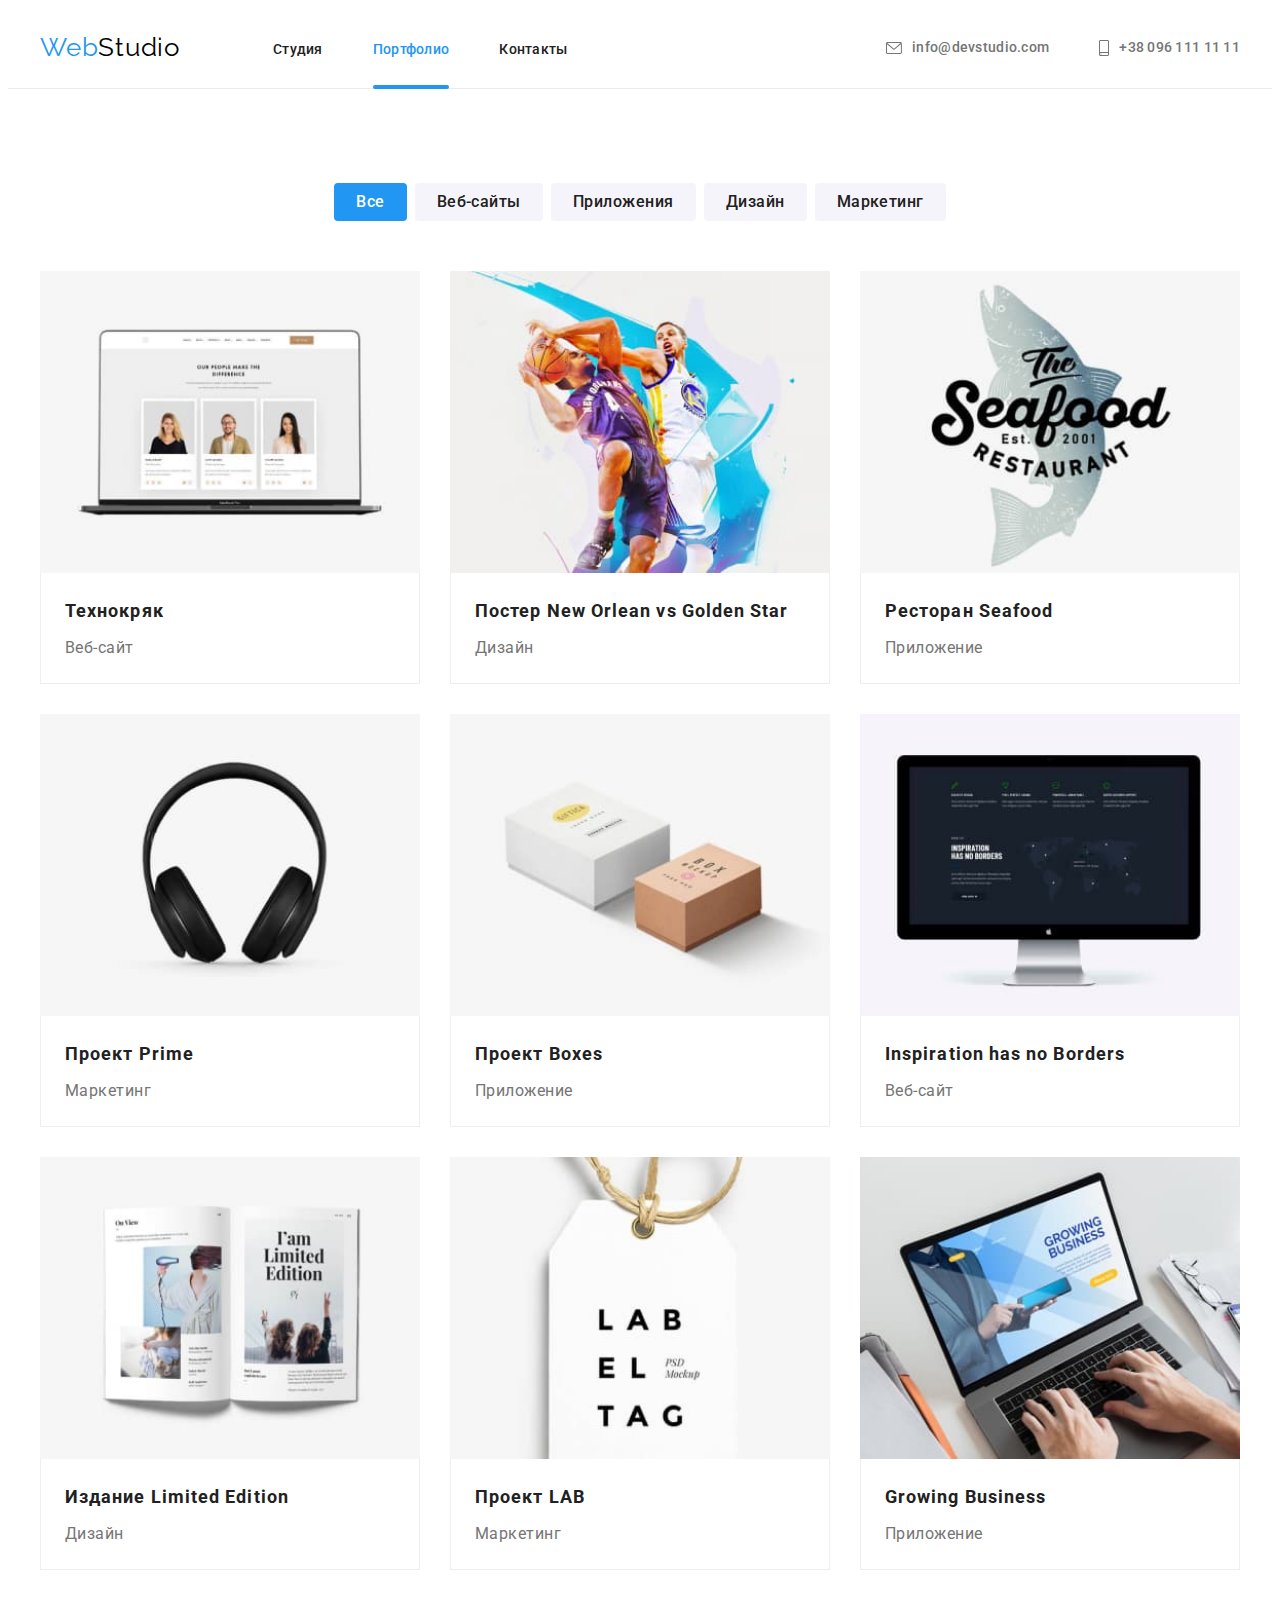
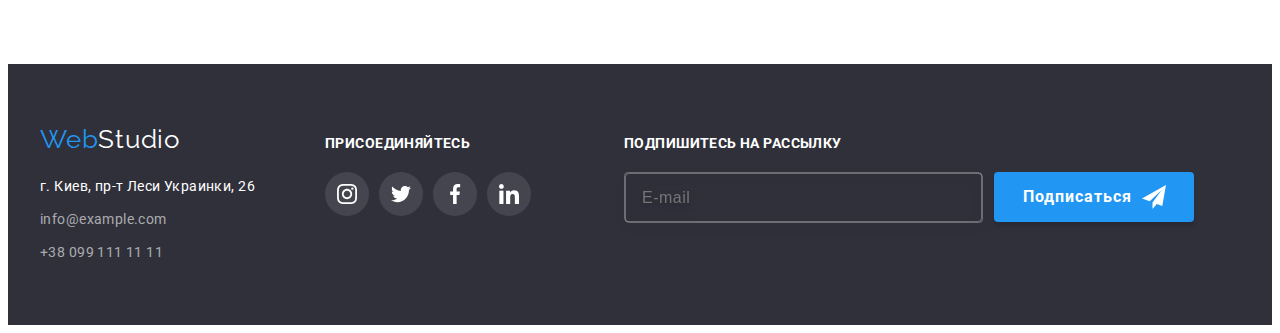
==== commit d018207f: "Перша частина ДЗ 8" ====
--- a/portfolio.html
+++ b/portfolio.html
@@ -25,6 +25,16 @@
         <a href="/" class="logo header__logo link"
           >Web<span class="header__logo--dark">Studio</span></a
         >
+        <button type="button" class="menu-open-btn">
+          <svg
+            class=""
+            width="40"
+            height="40"
+            aria-label="Переключатель мобильного меню"
+          >
+            <use href="./images/symbol-defs-big.svg#menu-open-btn"></use>
+          </svg>
+        </button>
         <nav class="navigation">
           <ul class="menu-list list">
             <li class="menu-list__item">
@@ -41,20 +51,99 @@
           </ul>
         </nav>
         <div class="connection">
-          <a class="connection__link link" href="malto:info@devstudio.com">
-            <svg class="connection__icon" width="14" height="10">
+          <a class="connection__link--tab link" href="malto:info@devstudio.com">
+            <svg class="connection__icon--tab" width="14" height="10">
               <use
                 href="./images/symbol-defs-big.svg#icon-tab-envelope"
               ></use></svg
             >info@devstudio.com
           </a>
-          <a class="connection__link link" href="tel:+380961111111"
-            ><svg class="connection__icon" width="10" height="14">
+          <a class="connection__link--tab link" href="tel:+380961111111"
+            ><svg class="connection__icon--tab" width="10" height="14">
               <use
                 href="./images/symbol-defs-big.svg#icon-tab-smartphone"
               ></use></svg
             >+38 096 111 11 11</a
           >
+          <a
+            class="connection__link--desk link"
+            href="malto:info@devstudio.com"
+          >
+            <svg class="connection__icon--desk" width="16" height="12">
+              <use href="./images/symbol-defs-big.svg#icon-envelope"></use></svg
+            >info@devstudio.com
+          </a>
+          <a class="connection__link--desk link" href="tel:+380961111111"
+            ><svg class="connection__icon--desk" width="10" height="16">
+              <use
+                href="./images/symbol-defs-big.svg#icon-smartphone"
+              ></use></svg
+            >+38 096 111 11 11</a
+          >
+        </div>
+
+        <div class="nav-mobile-menu is-hidden">
+          <div class="container">
+            <div class="menu-mob-top">
+              <button type="button" class="menu-close-btn">
+                <svg
+                  class=""
+                  width="40"
+                  height="40"
+                  aria-label="Переключатель мобильного меню"
+                >
+                  <use href="./images/symbol-defs-big.svg#menu-close-btn"></use>
+                </svg>
+              </button>
+
+              <div class="navigation-mobile">
+                <ul class="menu-mob-list list">
+                  <li class="menu-mob-item">
+                    <a class="menu-mob-link link" href="./index.html">Студия</a>
+                  </li>
+                  <li class="menu-mob-item">
+                    <a
+                      class="menu-mob-link link current"
+                      href="./portfolio.html"
+                      >Портфолио</a
+                    >
+                  </li>
+                  <li class="menu-mob-item">
+                    <a class="menu-mob-link link" href="/Контакты">Контакты</a>
+                  </li>
+                </ul>
+              </div>
+            </div>
+            <div class="menu-mob-bottom">
+              <div class="connection-mobile">
+                <a class="connection-mob link" href="tel:+380961111111"
+                  >+38 096 111 11 11</a
+                >
+                <a class="connection-mail link" href="malto:info@devstudio.com">
+                  info@devstudio.com
+                </a>
+              </div>
+              <div class="social-mobile">
+                <ul class="social-mob-list list">
+                  <li class="social-mob-item">
+                    <a class="social-mob-link link" href="">Instagram</a>
+                    <span class="social-mob-line"></span>
+                  </li>
+                  <li class="social-mob-item">
+                    <a class="social-mob-link link" href="">Twitter</a>
+                    <span class="social-mob-line"></span>
+                  </li>
+                  <li class="social-mob-item">
+                    <a class="social-mob-link link" href="">Facebook</a>
+                    <span class="social-mob-line"></span>
+                  </li>
+                  <li class="social-mob-item">
+                    <a class="social-mob-link link" href="">LinkedIn</a>
+                  </li>
+                </ul>
+              </div>
+            </div>
+          </div>
         </div>
       </div>
     </header>
@@ -382,5 +471,6 @@
         </div>
       </div>
     </footer>
+    <script src="./js/menu.js"></script>
   </body>
 </html>
--- a/css/main.min.css
+++ b/css/main.min.css
@@ -1 +1 @@
-:root{--title-color: #212121;--first-color: #757575;--second-color: #ffffff;--accent-color: #2196f3;--main-background-color: #f5f4fa;--main-padding: 94px;--main-margin: 30px}body{font-family:"Roboto","Raleway",sans-serif;color:var(--title-color)}p,h1,h2,h3,h4,h5,h6{margin:0}ul{padding-left:0;margin:0}img{display:block;width:100%;height:auto}.link{text-decoration:none}.list{list-style:none}.visually-hidden{position:absolute;white-space:nowrap;width:1px;height:1px;overflow:hidden;border:0;padding:0;clip:rect(0 0 0 0);clip-path:inset(50%);margin:-1px}.container{width:100%;padding-left:15px;padding-right:15px;margin:0 auto}@media screen and (min-width: 480px){.container{max-width:480px}}@media screen and (min-width: 768px){.container{max-width:768px}}@media screen and (min-width: 1200px){.container{max-width:1200px}}.logo{font-family:"Raleway",Tahoma,sans-serif;font-size:26px;line-height:1.19;letter-spacing:.03em;color:var(--accent-color);display:block}@media screen and (min-width: 768px)and (max-width: 1199px){.logo{font-size:24px;line-height:1.17}}@media screen and (min-width: 768px){.header__logo{margin-right:88px;padding-top:26px;padding-bottom:26px}}@media screen and (min-width: 1200px){.header__logo{margin-right:93px;padding-top:24px;padding-bottom:25px}}.header__logo--dark{color:#000}.header{border-bottom:1px solid #ececec}.header .container{display:flex;align-items:center}@media screen and (max-width: 767px){.header{display:none}}.menu-list{display:flex}.menu-list__link{font-weight:500;font-size:14px;line-height:1.14;letter-spacing:.02em;color:var(--title-color);padding-top:32px;padding-bottom:32px;position:relative;transition:color 250ms cubic-bezier(0.4, 0, 0.2, 1)}.menu-list__link:hover,.menu-list__link:focus{color:var(--accent-color)}.menu-list__link.current{color:var(--accent-color)}.link.current::after{content:"";display:block;position:absolute;width:100%;height:4px;bottom:0;background:var(--accent-color);border-radius:2px}.menu-list__item:not(:last-child){margin-right:50px}.connection{display:flex}@media screen and (min-width: 768px)and (max-width: 1199px){.connection{flex-direction:column;margin-left:84px}}@media screen and (min-width: 1200px){.connection{margin-left:auto}}.connection__link{display:flex;align-items:center;font-weight:500;font-size:14px;line-height:1.14;letter-spacing:.02em;color:var(--first-color);padding-top:32px;padding-bottom:32px;transition:color 250ms cubic-bezier(0.4, 0, 0.2, 1)}.connection__link:hover,.connection__link:focus{color:var(--accent-color)}@media screen and (min-width: 768px)and (max-width: 1199px){.connection__link{font-size:12px;line-height:1.17;padding:0;margin-right:0}.connection__link:not(:last-child){margin-bottom:10px}}@media screen and (min-width: 1200px){.connection__link:not(:last-child){margin-right:50px}}.connection__icon{fill:currentColor;margin-right:10px}@media screen and (min-width: 768px)and (max-width: 1199px){.connection__icon{margin-right:8px}}.hero{background-color:#2f303a;padding-top:118px;padding-bottom:118px}@media screen and (min-width: 1200px){.hero{background-color:#2f303a;padding-top:200px;padding-bottom:200px;background-image:linear-gradient(rgba(47, 48, 58, 0.4), rgba(47, 48, 58, 0.4)),url(../images/img-bg.jpg);background-repeat:no-repeat;background-position:center;max-width:100%;margin:0 auto}}.hero__title{width:100%;margin:0 auto;font-weight:900;font-size:26px;line-height:1.62;text-align:center;letter-spacing:.06em;text-transform:uppercase;color:var(--second-color);margin-bottom:var(--main-margin)}.hero__btn{font-family:inherit;font-weight:700;font-size:16px;line-height:1.88;letter-spacing:.06em;color:var(--second-color);background-color:var(--accent-color);border-radius:4px;border:none;cursor:pointer;margin:0 auto;display:block;padding:10px 32px;transition:color 250ms cubic-bezier(0.4, 0, 0.2, 1)}.hero__btn:hover,.hero__btn:focus{background-color:#188ce8}.feature{padding-top:60px;padding-bottom:60px}@media screen and (min-width: 1200px){.feature{padding-top:var(--main-padding);padding-bottom:var(--main-padding)}}.feature__bg{width:100%;height:120px;background:#f5f4fa;border-radius:4px;margin-bottom:var(--main-margin);padding:25px}.feature__icon{display:block;margin:0 auto}.feature__title{font-size:14px;line-height:1.14;letter-spacing:.03em;text-transform:uppercase;text-align:center;color:var(--title-color);margin-bottom:10px}@media screen and (min-width: 768px){.feature__title{text-align:left}}.feature__text{font-size:14px;line-height:1.71;letter-spacing:.03em;color:var(--first-color)}.feature__list{margin-bottom:-30px}@media screen and (min-width: 768px){.feature__list{display:flex;flex-wrap:wrap;margin-left:-30px}}.feature__item{margin-bottom:var(--main-margin)}@media screen and (min-width: 768px){.feature__item{width:calc(50% - 30px);margin-left:var(--main-margin);margin-bottom:var(--main-margin)}}@media screen and (min-width: 1200px){.feature__item{width:calc(25% - 30px)}}.about{padding-bottom:var(--main-padding)}@media screen and (max-width: 1199px){.about{display:none}}.about-list{display:flex;margin-left:-30px}.about-item{flex-basis:calc(33.3333333333% - 30px);margin-left:var(--main-margin);position:relative}.applications{position:absolute;bottom:0;width:100%;height:70px;background-color:rgba(47,48,58,.8);font-weight:700;font-size:14px;line-height:1.14;text-align:center;text-transform:uppercase;letter-spacing:.03em;color:var(--second-color);padding:27px 0px}.about-title{font-size:36px;line-height:1.17;letter-spacing:.03em;text-align:center;color:var(--title-color);margin-bottom:50px}.team-title{font-size:28px;line-height:1.18;text-align:center;letter-spacing:.03em;color:var(--title-color);margin-bottom:var(--main-margin)}.team{background-color:var(--main-background-color);padding-top:60px;padding-bottom:60px}@media screen and (min-width: 1200px){.team{padding-top:var(--main-padding);padding-bottom:var(--main-padding)}}.team-list{margin-bottom:-30px}@media screen and (min-width: 768px){.team-list{display:flex;flex-wrap:wrap;margin-left:-30px}}.team-item{margin-bottom:var(--main-margin);background:#fff;box-shadow:0px 1px 3px rgba(0,0,0,.12),0px 1px 1px rgba(0,0,0,.14),0px 2px 1px rgba(0,0,0,.2);border-radius:0px 0px 4px 4px}@media screen and (min-width: 768px){.team-item{width:calc(50% - 30px);margin-left:var(--main-margin);margin-bottom:var(--main-margin)}}@media screen and (min-width: 1200px){.team-item{width:calc(25% - 30px)}}.team-name{font-weight:500;font-size:16px;line-height:1.19;text-align:center;letter-spacing:.03em;color:var(--title-color);margin-bottom:10px;padding-top:30px}.team-position{font-size:16px;line-height:1.19;text-align:center;letter-spacing:.03em;color:var(--first-color);margin-bottom:16px}.team-soc-list{display:flex;justify-content:center;padding-bottom:24px}.team-soc-item:not(:last-child){margin-right:10px}.team-soc-link{width:44px;height:44px;background-color:var(--second-color);border-radius:50%;display:flex;justify-content:center;align-items:center;color:#afb1b8;transition:color 250ms cubic-bezier(0.4, 0, 0.2, 1),background-color 250ms cubic-bezier(0.4, 0, 0.2, 1)}.team-soc-link:hover,.team-soc-link:focus{background-color:var(--accent-color);color:var(--second-color)}.team-soc-icon{fill:currentColor}.clients{padding-top:60px;padding-bottom:60px}@media screen and (min-width: 1200px){.clients{padding-top:var(--main-padding);padding-bottom:var(--main-padding)}}.clients-title{font-style:normal;font-size:28px;line-height:1.18;text-align:center;letter-spacing:.03em;color:var(--title-color);margin-bottom:var(--main-margin)}.clients-list{display:flex;flex-wrap:wrap;margin-left:-30px;margin-bottom:-30px}.clients-item{width:calc(50% - 30px);margin-left:var(--main-margin);margin-bottom:var(--main-margin)}@media screen and (min-width: 768px){.clients-item{width:calc(33.3333333333% - 30px)}}@media screen and (min-width: 1200px){.clients-item{width:calc(16.6666666667% - 30px)}}.clients-link{display:flex;justify-content:center;align-items:center;width:100%;height:92px;border:1px solid #afb1b8;border-radius:4px;color:#afb1b8;padding:16px 32px;transition:color 250ms cubic-bezier(0.4, 0, 0.2, 1),border 250ms cubic-bezier(0.4, 0, 0.2, 1)}.clients-link:hover,.clients-link:focus{border:1px solid var(--accent-color);color:var(--accent-color)}.clients-icon{fill:currentColor}.footer-content{padding-top:60px;padding-bottom:60px;background-color:#2f303a}@media screen and (min-width: 1200px){.footer-content{padding:0}}@media screen and (min-width: 768px){.footer-address-tab{display:flex;justify-content:space-around}}@media screen and (min-width: 1200px){.footer-address-desk{display:flex;align-items:baseline}}.footer-address{text-align:center}@media screen and (min-width: 1200px){.footer-address{padding-top:60px;padding-bottom:60px;text-align:left;margin-right:70px}}.logo__footer{margin-bottom:20px}.logo--light{color:var(--second-color)}.address-list{margin-bottom:60px}@media screen and (min-width: 1200px){.address-list{margin-bottom:0}}.address{font-style:normal;font-size:14px;line-height:1.71;letter-spacing:.03em;color:var(--second-color);transition:color 250ms cubic-bezier(0.4, 0, 0.2, 1)}.address:hover,.address:focus{color:var(--accent-color)}.address-footer{font-style:normal;font-size:14px;line-height:1.71;letter-spacing:.03em;color:rgba(255,255,255,.6);transition:color 250ms cubic-bezier(0.4, 0, 0.2, 1)}.address-footer:hover,.address-footer:focus{color:var(--accent-color)}@media screen and (min-width: 1200px){.contact-address:not(:last-child){margin-bottom:9px}}.social-media-title{font-size:14px;line-height:1.14;letter-spacing:.03em;text-transform:uppercase;text-align:center;color:var(--second-color);margin-bottom:20px}@media screen and (min-width: 1200px){.social-media-title{text-align:left}}.social-media-list{display:flex;justify-content:center;margin-bottom:60px}@media screen and (min-width: 768px){.social-media-list{margin-bottom:0}}.social-media-item:not(:last-child){margin-right:10px}.social-media-link{display:flex;justify-content:center;align-items:center;width:44px;height:44px;background-color:rgba(255,255,255,.1);color:var(--second-color);border-radius:50%;transition:background-color 250ms cubic-bezier(0.4, 0, 0.2, 1)}.social-media-link:hover,.social-media-link:focus{background-color:var(--accent-color)}.social-media-icon{fill:currentColor}@media screen and (min-width: 1200px){.soc-sending{padding-top:72px;padding-bottom:100px;margin-right:93px}}@media screen and (min-width: 1200px){.sending{display:flex;align-items:flex-end;padding-top:72px;padding-bottom:var(--main-padding)}}.sending-title{font-size:14px;line-height:1.14;letter-spacing:.03em;text-transform:uppercase;text-align:center;color:var(--second-color);margin-bottom:20px}@media screen and (min-width: 1200px){.sending-title{text-align:left}}.form-mail{width:100%;height:50px;border:1px solid rgba(255,255,255,.3);box-sizing:border-box;filter:drop-shadow(0px 4px 4px rgba(0, 0, 0, 0.15));border-radius:4px;margin-right:12px;margin-bottom:20px}@media screen and (min-width: 768px){.form-mail{display:block;margin:0 auto;width:450px;height:50px;margin-bottom:20px}}@media screen and (min-width: 1200px){.form-mail{width:358px;height:50px;margin-right:12px;margin-bottom:0}}.input-mail{width:100%;height:50px;background-color:rgba(0,0,0,0);font-size:16px;line-height:1.25;letter-spacing:.03em;border:1px solid rgba(255,255,255,.3);box-sizing:border-box;filter:drop-shadow(0px 4px 4px rgba(0, 0, 0, 0.15));border-radius:4px;padding:15px 0 15px 16px;outline:none;transition:border-color 250ms cubic-bezier(0.4, 0, 0.2, 1)}.input-mail:focus{border-color:var(--accent-color);color:rgba(255,255,255,.3)}@media screen and (min-width: 768px){.input-mail{width:450px;height:50px}}@media screen and (min-width: 1200px){.input-mail{width:358px;height:50px}}.sending-btn{width:200px;height:50px;padding:10px 0 10px 29px;margin:0 auto;font-family:inherit;font-weight:700;font-size:16px;line-height:1.88;display:flex;align-items:center;text-align:center;letter-spacing:.06em;background-color:var(--accent-color);color:var(--second-color);box-shadow:0px 4px 4px rgba(0,0,0,.15);border-radius:4px;border:rgba(0,0,0,0);transition:background-color 250ms cubic-bezier(0.4, 0, 0.2, 1);cursor:pointer}.sending-btn:hover,.sending-btn:focus{background-color:#188ce8}.iconsend{fill:currentColor;margin-left:10px}.works{padding-top:60px;padding-bottom:60px}@media screen and (min-width: 1200px){.works{padding-top:var(--main-padding);padding-bottom:var(--main-padding)}}.button-list{display:flex;flex-wrap:wrap;margin-bottom:-15px;margin-left:-8px}@media screen and (min-width: 768px){.button-list{justify-content:center}}.work-button{margin-bottom:15px;margin-left:8px}.button-item{font-family:inherit;font-weight:500;font-size:16px;line-height:1.62;letter-spacing:.03em;color:var(--title-color);background-color:var(--main-background-color);cursor:pointer;border-radius:4px;border:rgba(0,0,0,0);padding:6px 22px;transition:color 250ms cubic-bezier(0.4, 0, 0.2, 1),background-color 250ms cubic-bezier(0.4, 0, 0.2, 1)}.button-item:hover,.button-item:focus{color:var(--second-color);background-color:var(--accent-color);box-shadow:0px 3px 1px rgba(0,0,0,.1),0px 1px 2px rgba(0,0,0,.08),0px 2px 2px rgba(0,0,0,.12)}.button-list .button-item.current{color:var(--second-color);background-color:var(--accent-color)}.work-list{margin-top:40px;margin-left:-30px;margin-bottom:-30px}@media screen and (min-width: 768px)and (max-width: 1199px){.work-list{display:flex;flex-wrap:wrap;margin-top:30px}}@media screen and (min-width: 1200px){.work-list{display:flex;flex-wrap:wrap;margin-top:50px}}.work-item{margin-left:30px;margin-bottom:30px}@media screen and (min-width: 768px){.work-item{width:calc(50% - 30px)}}@media screen and (min-width: 1200px){.work-item{width:calc(33.3333333333% - 30px)}}.work-link:hover{display:block;box-shadow:0px 1px 1px rgba(0,0,0,.12),0px 4px 4px rgba(0,0,0,.06),1px 4px 6px rgba(0,0,0,.16)}.title-text{padding:20px 24px;background:#fff;border-left:1px solid #eee;border-right:1px solid #eee;border-bottom:1px solid #eee}.work-title{font-size:18px;line-height:2;letter-spacing:.06em;color:var(--title-color);margin-bottom:4px}@media screen and (min-width: 768px)and (max-width: 1199px){.grow{padding-bottom:36px}}.work-text{font-size:16px;line-height:1.88;letter-spacing:.03em;color:var(--first-color)}.work-wrap{position:relative;overflow:hidden}.work-text-second{position:absolute;bottom:0;transform:translateY(100%);transition:transform 250ms cubic-bezier(0.4, 0, 0.2, 1);background-color:rgba(33,150,243,.9);font-size:18px;line-height:1.56;letter-spacing:.03em;color:var(--second-color);height:100%;padding:24px;overflow-y:scroll}@media screen and (min-width: 480px){.work-text-second{padding:77px 24px 0 24px}}@media screen and (min-width: 768px){.work-text-second{padding:49px 24px 77px 24px}}@media screen and (min-width: 1200px){.work-text-second{padding:63px 24px}}.work-item:hover .work-text-second{transform:translateY(0%)}.backdrop{position:fixed;top:0px;left:0px;width:100%;height:100%;background-color:rgba(0,0,0,.2);transition:visibility 250ms cubic-bezier(0.4, 0, 0.2, 1),opacity 250ms cubic-bezier(0.4, 0, 0.2, 1)}.modal{position:absolute;width:528px;min-height:581px;background-color:var(--second-color);box-shadow:0px 1px 3px rgba(0,0,0,.12),0px 1px 1px rgba(0,0,0,.14),0px 2px 1px rgba(0,0,0,.2);border-radius:4px;top:50%;left:50%;transition:transform 250ms cubic-bezier(0.4, 0, 0.2, 1);transform:translate(-50%, -50%) scale(1);padding:40px}.backdrop.is-hidden .modal{transform:scale(0.5)}.modal-close-btn{position:absolute;top:8px;right:8px;width:30px;height:30px;border-radius:50%;border:1px solid rgba(0,0,0,.1);background-color:rgba(0,0,0,0);padding:6px;display:flex;cursor:pointer;transition:transform 250ms cubic-bezier(0.4, 0, 0.2, 1)}.modal-close-btn:hover,.modal-close-btn:focus{fill:var(--accent-color)}.modal-title{font-size:20px;line-height:1.15;text-align:center;letter-spacing:.03em;color:var(--title-color);margin-bottom:12px}.input-item{width:448px;height:40px;border:1px solid rgba(33,33,33,.2);box-sizing:border-box;border-radius:4px;outline:none;padding-left:42px;transition:transform 250ms cubic-bezier(0.4, 0, 0.2, 1)}.input-item:focus{border-color:var(--accent-color)}.modal-comment{margin-bottom:20px}.modal-item-lbl{display:block;font-size:12px;line-height:1.17;letter-spacing:.01em;color:var(--first-color);margin-bottom:4px}.modal-item{margin-bottom:10px}.input-item-com{width:448px;height:120px;border:1px solid rgba(33,33,33,.2);box-sizing:border-box;border-radius:4px;outline:none;padding:12px 16px;transition:transform 250ms cubic-bezier(0.4, 0, 0.2, 1)}.input-item-com::placeholder{font-size:14px;line-height:1.14;letter-spacing:.01em;color:rgba(117,117,117,.5)}.input-item-com:focus{border-color:var(--accent-color)}textarea{resize:none}.form-field{position:relative}.modal-icon{position:absolute;left:12px;top:50%;transform:translateY(-50%)}.input-item:focus+.modal-icon{fill:var(--accent-color)}.agree{padding-left:13px;margin-bottom:var(--main-margin)}.check-text{font-size:14px;line-height:1.71;letter-spacing:.03em;color:var(--first-color);display:flex;align-items:center}.check-text span{width:16px;height:15px;margin-right:7px;border:2px solid #000;border-radius:3px;background-color:rgba(0,0,0,0);display:flex;align-items:center;justify-content:center;cursor:pointer}.input-check:checked+.check-text span{background-color:var(--accent-color);border:none}.input-check:focus+.check-text span{border-color:var(--accent-color)}.icon-check{fill:rgba(0,0,0,0)}.input-check:checked+.check-text .icon-check{fill:var(--second-color)}.agreement-contract{font-size:14px;line-height:1.71;letter-spacing:.03em;text-decoration-line:underline;color:var(--accent-color)}.sending-button{padding:10px 55px 10px 56px;margin:0 auto;font-family:inherit;font-weight:700;font-size:16px;line-height:1.88;display:flex;align-items:center;text-align:center;letter-spacing:.06em;background-color:var(--accent-color);color:var(--second-color);box-shadow:0px 4px 4px rgba(0,0,0,.15);border-radius:4px;border:rgba(0,0,0,0);transition:background-color 250ms cubic-bezier(0.4, 0, 0.2, 1);cursor:pointer}.sending-button:hover,.sending-button:focus{background-color:#188ce8}.is-hidden{visibility:hidden;opacity:0;pointer-events:none}/*# sourceMappingURL=main.min.css.map */+:root{--title-color: #212121;--first-color: #757575;--second-color: #ffffff;--accent-color: #2196f3;--main-background-color: #f5f4fa;--main-padding: 94px;--main-margin: 30px}body{font-family:"Roboto","Raleway",sans-serif;color:var(--title-color)}p,h1,h2,h3,h4,h5,h6{margin:0}ul{padding-left:0;margin:0}img{display:block;width:100%;height:auto}.link{text-decoration:none}.list{list-style:none}.visually-hidden{position:absolute;white-space:nowrap;width:1px;height:1px;overflow:hidden;border:0;padding:0;clip:rect(0 0 0 0);clip-path:inset(50%);margin:-1px}.container{width:100%;padding-left:15px;padding-right:15px;margin:0 auto}@media screen and (min-width: 480px){.container{max-width:480px}}@media screen and (min-width: 768px){.container{max-width:768px}}@media screen and (min-width: 1200px){.container{max-width:1200px}}.logo{font-family:"Raleway",Tahoma,sans-serif;font-size:26px;line-height:1.19;letter-spacing:.03em;color:var(--accent-color);display:block}@media screen and (max-width: 1199px){.logo{font-size:24px;line-height:1.17}}@media screen and (max-width: 767px){.header__logo{padding-top:16px;padding-bottom:16px}}@media screen and (min-width: 768px){.header__logo{margin-right:88px;padding-top:26px;padding-bottom:26px}}@media screen and (min-width: 1200px){.header__logo{margin-right:93px;padding-top:24px;padding-bottom:25px}}.header__logo--dark{color:#000}.header{border-bottom:1px solid #ececec}.header .container{display:flex;align-items:center}.menu-list{display:flex}.menu-list__link{font-weight:500;font-size:14px;line-height:1.14;letter-spacing:.02em;color:var(--title-color);padding-top:32px;padding-bottom:32px;position:relative;transition:color 250ms cubic-bezier(0.4, 0, 0.2, 1)}.menu-list__link:hover,.menu-list__link:focus{color:var(--accent-color)}.menu-list__link.current{color:var(--accent-color)}@media screen and (min-width: 481px){.link.current::after{content:"";display:block;position:absolute;width:100%;height:4px;bottom:0;background:var(--accent-color);border-radius:2px}}.menu-list__item:not(:last-child){margin-right:50px}.connection{display:flex}@media screen and (max-width: 767px){.connection{display:none}}@media screen and (min-width: 768px)and (max-width: 1199px){.connection{flex-direction:column;margin-left:84px;padding:21px 0}}@media screen and (min-width: 1200px){.connection{margin-left:auto}}@media screen and (min-width: 768px)and (max-width: 1199px){.connection__link--tab{display:flex;align-items:center;font-weight:500;font-size:12px;line-height:1.17;letter-spacing:.02em;color:var(--first-color);transition:color 250ms cubic-bezier(0.4, 0, 0.2, 1)}.connection__link--tab:hover,.connection__link--tab:focus{color:var(--accent-color)}.connection__link--tab:first-child{margin-bottom:10px}}@media screen and (min-width: 1200px){.connection__link--tab{display:none}}@media screen and (min-width: 768px)and (max-width: 1199px){.connection__icon--tab{fill:currentColor;margin-right:8px}}@media screen and (min-width: 1200px){.connection__icon--tab{display:none}}@media screen and (min-width: 1200px){.connection__link--desk{display:flex;align-items:center;font-weight:500;font-size:14px;line-height:1.14;letter-spacing:.02em;color:var(--first-color);padding-top:32px;padding-bottom:32px;transition:color 250ms cubic-bezier(0.4, 0, 0.2, 1)}.connection__link--desk:hover,.connection__link--desk:focus{color:var(--accent-color)}.connection__link--desk:not(:last-child){margin-right:50px}}@media screen and (min-width: 768px)and (max-width: 1199px){.connection__link--desk{display:none}}@media screen and (min-width: 1200px){.connection__icon--desk{fill:currentColor;margin-right:10px}}@media screen and (min-width: 768px)and (max-width: 1199px){.connection__icon--desk{display:none}}@media screen and (max-width: 767px){.navigation{display:none}}@media screen and (min-width: 768px){.navigation-mobile,.connection-mobile,.social-mobile{display:none}}.nav-mobile-menu{position:fixed;z-index:1;top:0;left:0;background-color:#fff;width:100vw;height:100vh;padding-top:10px;padding-bottom:48px}.nav-mobile-menu .container{display:flex;flex-direction:column;justify-content:space-between;align-items:flex-start;height:100%}@media screen and (min-width: 768px){.nav-mobile-menu{display:none}}.menu-mob-top{width:100%}.menu-mob-list{margin-bottom:32px}.menu-mob-link{font-weight:500;font-size:40px;line-height:1.18;letter-spacing:.02em;color:var(--title-color);cursor:pointer;transition:transform 250ms cubic-bezier(0.4, 0, 0.2, 1)}.menu-mob-link:hover,.menu-mob-link:focus{color:var(--accent-color)}.menu-mob-link.current{color:var(--accent-color)}.menu-mob-item:not(:last-child){margin-bottom:32px}.connection-mob{display:block;font-weight:500;font-size:34px;line-height:1.18;letter-spacing:.02em;color:var(--accent-color);margin-bottom:32px;width:100%}.connection-mail{display:block;font-weight:500;font-size:24px;line-height:1.17;letter-spacing:.02em;color:var(--first-color);margin-bottom:64px}.social-mob-list{display:flex;flex-wrap:wrap}.social-mob-link{font-weight:500;font-size:18px;line-height:1.22;letter-spacing:.02em;color:var(--accent-color)}.social-mob-line{width:22px;height:0px;border:1px solid rgba(33,33,33,.2);transform:rotate(90deg);margin-left:10px;margin-right:10px}.menu-close-btn{display:block;border:none;background-color:rgba(0,0,0,0);margin-left:auto;padding:11px;cursor:pointer;transition:transform 250ms cubic-bezier(0.4, 0, 0.2, 1)}.menu-close-btn:hover,.menu-close-btn:focus{fill:var(--accent-color)}@media screen and (min-width: 768px){.menu-close-btn{display:none}}.menu-open-btn{margin-left:auto;border:none;background-color:rgba(0,0,0,0);padding:12px 8px;cursor:pointer;transition:transform 250ms cubic-bezier(0.4, 0, 0.2, 1)}.menu-open-btn:hover,.menu-open-btn:focus{fill:var(--accent-color)}@media screen and (min-width: 768px){.menu-open-btn{display:none}}.hero{background-color:#2f303a;padding-top:118px;padding-bottom:118px}@media screen and (min-width: 1200px){.hero{background-color:#2f303a;padding-top:200px;padding-bottom:200px;background-image:linear-gradient(rgba(47, 48, 58, 0.4), rgba(47, 48, 58, 0.4)),url(../images/img-bg.jpg);background-repeat:no-repeat;background-position:center;max-width:100%;margin:0 auto}}.hero__title{width:100%;margin:0 auto;font-weight:900;font-size:26px;line-height:1.62;text-align:center;letter-spacing:.06em;text-transform:uppercase;color:var(--second-color);margin-bottom:var(--main-margin)}.hero__btn{font-family:inherit;font-weight:700;font-size:16px;line-height:1.88;letter-spacing:.06em;color:var(--second-color);background-color:var(--accent-color);border-radius:4px;border:none;cursor:pointer;margin:0 auto;display:block;padding:10px 32px;transition:color 250ms cubic-bezier(0.4, 0, 0.2, 1)}.hero__btn:hover,.hero__btn:focus{background-color:#188ce8}.feature{padding-top:60px;padding-bottom:60px}@media screen and (min-width: 1200px){.feature{padding-top:var(--main-padding);padding-bottom:var(--main-padding)}}.feature__bg{width:100%;height:120px;background:#f5f4fa;border-radius:4px;margin-bottom:var(--main-margin);padding:25px}.feature__icon{display:block;margin:0 auto}.feature__title{font-size:14px;line-height:1.14;letter-spacing:.03em;text-transform:uppercase;text-align:center;color:var(--title-color);margin-bottom:10px}@media screen and (min-width: 768px){.feature__title{text-align:left}}.feature__text{font-size:14px;line-height:1.71;letter-spacing:.03em;color:var(--first-color)}.feature__list{margin-bottom:-30px}@media screen and (min-width: 768px){.feature__list{display:flex;flex-wrap:wrap;margin-left:-30px}}.feature__item{margin-bottom:var(--main-margin)}@media screen and (min-width: 768px){.feature__item{width:calc(50% - 30px);margin-left:var(--main-margin);margin-bottom:var(--main-margin)}}@media screen and (min-width: 1200px){.feature__item{width:calc(25% - 30px)}}.about{padding-bottom:var(--main-padding)}@media screen and (max-width: 1199px){.about{display:none}}.about-list{display:flex;margin-left:-30px}.about-item{flex-basis:calc(33.3333333333% - 30px);margin-left:var(--main-margin);position:relative}.applications{position:absolute;bottom:0;width:100%;height:70px;background-color:rgba(47,48,58,.8);font-weight:700;font-size:14px;line-height:1.14;text-align:center;text-transform:uppercase;letter-spacing:.03em;color:var(--second-color);padding:27px 0px}.about-title{font-size:36px;line-height:1.17;letter-spacing:.03em;text-align:center;color:var(--title-color);margin-bottom:50px}.team-title{font-size:28px;line-height:1.18;text-align:center;letter-spacing:.03em;color:var(--title-color);margin-bottom:var(--main-margin)}.team{background-color:var(--main-background-color);padding-top:60px;padding-bottom:60px}@media screen and (min-width: 1200px){.team{padding-top:var(--main-padding);padding-bottom:var(--main-padding)}}.team-list{margin-bottom:-30px}@media screen and (min-width: 768px){.team-list{display:flex;flex-wrap:wrap;margin-left:-30px}}.team-item{margin-bottom:var(--main-margin);background:#fff;box-shadow:0px 1px 3px rgba(0,0,0,.12),0px 1px 1px rgba(0,0,0,.14),0px 2px 1px rgba(0,0,0,.2);border-radius:0px 0px 4px 4px}@media screen and (min-width: 768px){.team-item{width:calc(50% - 30px);margin-left:var(--main-margin);margin-bottom:var(--main-margin)}}@media screen and (min-width: 1200px){.team-item{width:calc(25% - 30px)}}.team-name{font-weight:500;font-size:16px;line-height:1.19;text-align:center;letter-spacing:.03em;color:var(--title-color);margin-bottom:10px;padding-top:30px}.team-position{font-size:16px;line-height:1.19;text-align:center;letter-spacing:.03em;color:var(--first-color);margin-bottom:16px}.team-soc-list{display:flex;justify-content:center;padding-bottom:24px}.team-soc-item:not(:last-child){margin-right:10px}.team-soc-link{width:44px;height:44px;background-color:var(--second-color);border-radius:50%;display:flex;justify-content:center;align-items:center;color:#afb1b8;transition:color 250ms cubic-bezier(0.4, 0, 0.2, 1),background-color 250ms cubic-bezier(0.4, 0, 0.2, 1)}.team-soc-link:hover,.team-soc-link:focus{background-color:var(--accent-color);color:var(--second-color)}.team-soc-icon{fill:currentColor}.clients{padding-top:60px;padding-bottom:60px}@media screen and (min-width: 1200px){.clients{padding-top:var(--main-padding);padding-bottom:var(--main-padding)}}.clients-title{font-style:normal;font-size:28px;line-height:1.18;text-align:center;letter-spacing:.03em;color:var(--title-color);margin-bottom:var(--main-margin)}.clients-list{display:flex;flex-wrap:wrap;margin-left:-30px;margin-bottom:-30px}.clients-item{width:calc(50% - 30px);margin-left:var(--main-margin);margin-bottom:var(--main-margin)}@media screen and (min-width: 768px){.clients-item{width:calc(33.3333333333% - 30px)}}@media screen and (min-width: 1200px){.clients-item{width:calc(16.6666666667% - 30px)}}.clients-link{display:flex;justify-content:center;align-items:center;width:100%;height:92px;border:1px solid #afb1b8;border-radius:4px;color:#afb1b8;padding:16px 32px;transition:color 250ms cubic-bezier(0.4, 0, 0.2, 1),border 250ms cubic-bezier(0.4, 0, 0.2, 1)}.clients-link:hover,.clients-link:focus{border:1px solid var(--accent-color);color:var(--accent-color)}.clients-icon{fill:currentColor}.footer-content{padding-top:60px;padding-bottom:60px;background-color:#2f303a}@media screen and (min-width: 1200px){.footer-content{padding:0}}@media screen and (min-width: 768px){.footer-address-tab{display:flex;justify-content:space-around}}@media screen and (min-width: 1200px){.footer-address-desk{display:flex;align-items:baseline}}.footer-address{text-align:center}@media screen and (min-width: 1200px){.footer-address{padding-top:60px;padding-bottom:60px;text-align:left;margin-right:70px}}.logo__footer{margin-bottom:20px}.logo--light{color:var(--second-color)}.address-list{margin-bottom:60px}@media screen and (min-width: 1200px){.address-list{margin-bottom:0}}.address{font-style:normal;font-size:14px;line-height:1.71;letter-spacing:.03em;color:var(--second-color);transition:color 250ms cubic-bezier(0.4, 0, 0.2, 1)}.address:hover,.address:focus{color:var(--accent-color)}.address-footer{font-style:normal;font-size:14px;line-height:1.71;letter-spacing:.03em;color:rgba(255,255,255,.6);transition:color 250ms cubic-bezier(0.4, 0, 0.2, 1)}.address-footer:hover,.address-footer:focus{color:var(--accent-color)}@media screen and (min-width: 1200px){.contact-address:not(:last-child){margin-bottom:9px}}.social-media-title{font-size:14px;line-height:1.14;letter-spacing:.03em;text-transform:uppercase;text-align:center;color:var(--second-color);margin-bottom:20px}@media screen and (min-width: 1200px){.social-media-title{text-align:left}}.social-media-list{display:flex;justify-content:center;margin-bottom:60px}@media screen and (min-width: 768px){.social-media-list{margin-bottom:0}}.social-media-item:not(:last-child){margin-right:10px}.social-media-link{display:flex;justify-content:center;align-items:center;width:44px;height:44px;background-color:rgba(255,255,255,.1);color:var(--second-color);border-radius:50%;transition:background-color 250ms cubic-bezier(0.4, 0, 0.2, 1)}.social-media-link:hover,.social-media-link:focus{background-color:var(--accent-color)}.social-media-icon{fill:currentColor}@media screen and (min-width: 1200px){.soc-sending{padding-top:72px;padding-bottom:100px;margin-right:93px}}@media screen and (min-width: 1200px){.sending{display:flex;align-items:flex-end;padding-top:72px;padding-bottom:var(--main-padding)}}.sending-title{font-size:14px;line-height:1.14;letter-spacing:.03em;text-transform:uppercase;text-align:center;color:var(--second-color);margin-bottom:20px}@media screen and (min-width: 1200px){.sending-title{text-align:left}}.form-mail{width:100%;height:50px;border:1px solid rgba(255,255,255,.3);box-sizing:border-box;filter:drop-shadow(0px 4px 4px rgba(0, 0, 0, 0.15));border-radius:4px;margin-right:12px;margin-bottom:20px}@media screen and (min-width: 768px){.form-mail{display:block;margin:0 auto;width:450px;height:50px;margin-bottom:20px}}@media screen and (min-width: 1200px){.form-mail{width:358px;height:50px;margin-right:12px;margin-bottom:0}}.input-mail{width:100%;height:50px;background-color:rgba(0,0,0,0);font-size:16px;line-height:1.25;letter-spacing:.03em;border:1px solid rgba(255,255,255,.3);box-sizing:border-box;filter:drop-shadow(0px 4px 4px rgba(0, 0, 0, 0.15));border-radius:4px;padding:15px 0 15px 16px;outline:none;transition:border-color 250ms cubic-bezier(0.4, 0, 0.2, 1)}.input-mail:focus{border-color:var(--accent-color);color:rgba(255,255,255,.3)}@media screen and (min-width: 768px){.input-mail{width:450px;height:50px}}@media screen and (min-width: 1200px){.input-mail{width:358px;height:50px}}.sending-btn{width:200px;height:50px;padding:10px 0 10px 29px;margin:0 auto;font-family:inherit;font-weight:700;font-size:16px;line-height:1.88;display:flex;align-items:center;text-align:center;letter-spacing:.06em;background-color:var(--accent-color);color:var(--second-color);box-shadow:0px 4px 4px rgba(0,0,0,.15);border-radius:4px;border:rgba(0,0,0,0);transition:background-color 250ms cubic-bezier(0.4, 0, 0.2, 1);cursor:pointer}.sending-btn:hover,.sending-btn:focus{background-color:#188ce8}.iconsend{fill:currentColor;margin-left:10px}.works{padding-top:60px;padding-bottom:60px}@media screen and (min-width: 1200px){.works{padding-top:var(--main-padding);padding-bottom:var(--main-padding)}}.button-list{display:flex;flex-wrap:wrap;margin-bottom:-15px;margin-left:-8px}@media screen and (min-width: 768px){.button-list{justify-content:center}}.work-button{margin-bottom:15px;margin-left:8px}.button-item{font-family:inherit;font-weight:500;font-size:16px;line-height:1.62;letter-spacing:.03em;color:var(--title-color);background-color:var(--main-background-color);cursor:pointer;border-radius:4px;border:rgba(0,0,0,0);padding:6px 22px;transition:color 250ms cubic-bezier(0.4, 0, 0.2, 1),background-color 250ms cubic-bezier(0.4, 0, 0.2, 1)}.button-item:hover,.button-item:focus{color:var(--second-color);background-color:var(--accent-color);box-shadow:0px 3px 1px rgba(0,0,0,.1),0px 1px 2px rgba(0,0,0,.08),0px 2px 2px rgba(0,0,0,.12)}.button-list .button-item.current{color:var(--second-color);background-color:var(--accent-color)}.work-list{margin-top:40px;margin-left:-30px;margin-bottom:-30px}@media screen and (min-width: 768px)and (max-width: 1199px){.work-list{display:flex;flex-wrap:wrap;margin-top:30px}}@media screen and (min-width: 1200px){.work-list{display:flex;flex-wrap:wrap;margin-top:50px}}.work-item{margin-left:30px;margin-bottom:30px}@media screen and (min-width: 768px){.work-item{width:calc(50% - 30px)}}@media screen and (min-width: 1200px){.work-item{width:calc(33.3333333333% - 30px)}}.work-link:hover{display:block;box-shadow:0px 1px 1px rgba(0,0,0,.12),0px 4px 4px rgba(0,0,0,.06),1px 4px 6px rgba(0,0,0,.16)}.title-text{padding:20px 24px;background:#fff;border-left:1px solid #eee;border-right:1px solid #eee;border-bottom:1px solid #eee}.work-title{font-size:18px;line-height:2;letter-spacing:.06em;color:var(--title-color);margin-bottom:4px}@media screen and (min-width: 768px)and (max-width: 1199px){.grow{padding-bottom:36px}}.work-text{font-size:16px;line-height:1.88;letter-spacing:.03em;color:var(--first-color)}.work-wrap{position:relative;overflow:hidden}.work-text-second{position:absolute;bottom:0;transform:translateY(100%);transition:transform 250ms cubic-bezier(0.4, 0, 0.2, 1);background-color:rgba(33,150,243,.9);font-size:18px;line-height:1.56;letter-spacing:.03em;color:var(--second-color);height:100%;padding:24px;overflow-y:scroll}@media screen and (min-width: 480px){.work-text-second{padding:77px 24px 0 24px}}@media screen and (min-width: 768px){.work-text-second{padding:49px 24px 77px 24px}}@media screen and (min-width: 1200px){.work-text-second{padding:63px 24px}}.work-item:hover .work-text-second{transform:translateY(0%)}.backdrop{position:fixed;top:0px;left:0px;width:100%;height:100%;background-color:rgba(0,0,0,.2);transition:visibility 250ms cubic-bezier(0.4, 0, 0.2, 1),opacity 250ms cubic-bezier(0.4, 0, 0.2, 1)}.modal{position:absolute;width:528px;min-height:581px;background-color:var(--second-color);box-shadow:0px 1px 3px rgba(0,0,0,.12),0px 1px 1px rgba(0,0,0,.14),0px 2px 1px rgba(0,0,0,.2);border-radius:4px;top:50%;left:50%;transition:transform 250ms cubic-bezier(0.4, 0, 0.2, 1);transform:translate(-50%, -50%) scale(1);padding:40px}.backdrop.is-hidden .modal{transform:scale(0.5)}@media screen and (max-width: 480px){.modal{width:95%;height:90%}}@media screen and (min-width: 481px)and (max-width: 1199px){.modal{width:450px;height:609px}}.modal-close-btn{position:absolute;top:8px;right:8px;width:30px;height:30px;border-radius:50%;border:1px solid rgba(0,0,0,.1);background-color:rgba(0,0,0,0);padding:6px;display:flex;cursor:pointer;transition:transform 250ms cubic-bezier(0.4, 0, 0.2, 1)}.modal-close-btn:hover,.modal-close-btn:focus{fill:var(--accent-color)}.modal-title{font-size:20px;line-height:1.15;text-align:center;letter-spacing:.03em;color:var(--title-color);margin-bottom:12px}.input-item{width:448px;height:40px;border:1px solid rgba(33,33,33,.2);box-sizing:border-box;border-radius:4px;outline:none;padding-left:42px;transition:transform 250ms cubic-bezier(0.4, 0, 0.2, 1);cursor:pointer}.input-item:focus{border-color:var(--accent-color)}@media screen and (max-width: 480px){.input-item{width:100%;height:40px}}@media screen and (min-width: 481px)and (max-width: 1199px){.input-item{width:370px;height:40px}}.modal-comment{margin-bottom:20px}.modal-item-lbl{display:block;font-size:12px;line-height:1.17;letter-spacing:.01em;color:var(--first-color);margin-bottom:4px}.modal-item{margin-bottom:10px}.input-item-com{width:448px;height:120px;border:1px solid rgba(33,33,33,.2);box-sizing:border-box;border-radius:4px;outline:none;padding:12px 16px;transition:transform 250ms cubic-bezier(0.4, 0, 0.2, 1);cursor:pointer}.input-item-com::placeholder{font-size:14px;line-height:1.14;letter-spacing:.01em;color:rgba(117,117,117,.5)}.input-item-com:focus{border-color:var(--accent-color)}@media screen and (max-width: 480px){.input-item-com{width:100%;height:120px}}@media screen and (min-width: 481px)and (max-width: 1199px){.input-item-com{width:370px;height:120px}}textarea{resize:none}.form-field{position:relative}.modal-icon{position:absolute;left:12px;top:50%;transform:translateY(-50%)}.input-item:focus+.modal-icon{fill:var(--accent-color)}.agree{padding-left:13px;margin-bottom:var(--main-margin)}@media screen and (max-width: 1199px){.agree{padding:0}}.check-text{font-size:14px;line-height:1.71;letter-spacing:.03em;color:var(--first-color);display:flex;align-items:center}@media screen and (max-width: 1199px){.check-text{font-size:12px;line-height:1.17}}.check-text span{width:16px;height:15px;margin-right:7px;border:2px solid #000;border-radius:3px;background-color:rgba(0,0,0,0);display:flex;align-items:center;justify-content:center;cursor:pointer}.input-check:checked+.check-text span{background-color:var(--accent-color);border:none}.input-check:focus+.check-text span{border-color:var(--accent-color)}.icon-check{fill:rgba(0,0,0,0)}.input-check:checked+.check-text .icon-check{fill:var(--second-color)}.agreement-contract{font-size:14px;line-height:1.71;letter-spacing:.03em;text-decoration-line:underline;color:var(--accent-color)}@media screen and (max-width: 1199px){.agreement-contract{font-size:12px;line-height:1.17}}.sending-button{padding:10px 55px 10px 56px;margin:0 auto;font-family:inherit;font-weight:700;font-size:16px;line-height:1.88;display:flex;align-items:center;text-align:center;letter-spacing:.06em;background-color:var(--accent-color);color:var(--second-color);box-shadow:0px 4px 4px rgba(0,0,0,.15);border-radius:4px;border:rgba(0,0,0,0);transition:background-color 250ms cubic-bezier(0.4, 0, 0.2, 1);cursor:pointer}.sending-button:hover,.sending-button:focus{background-color:#188ce8}.is-hidden{visibility:hidden;opacity:0;pointer-events:none}/*# sourceMappingURL=main.min.css.map */